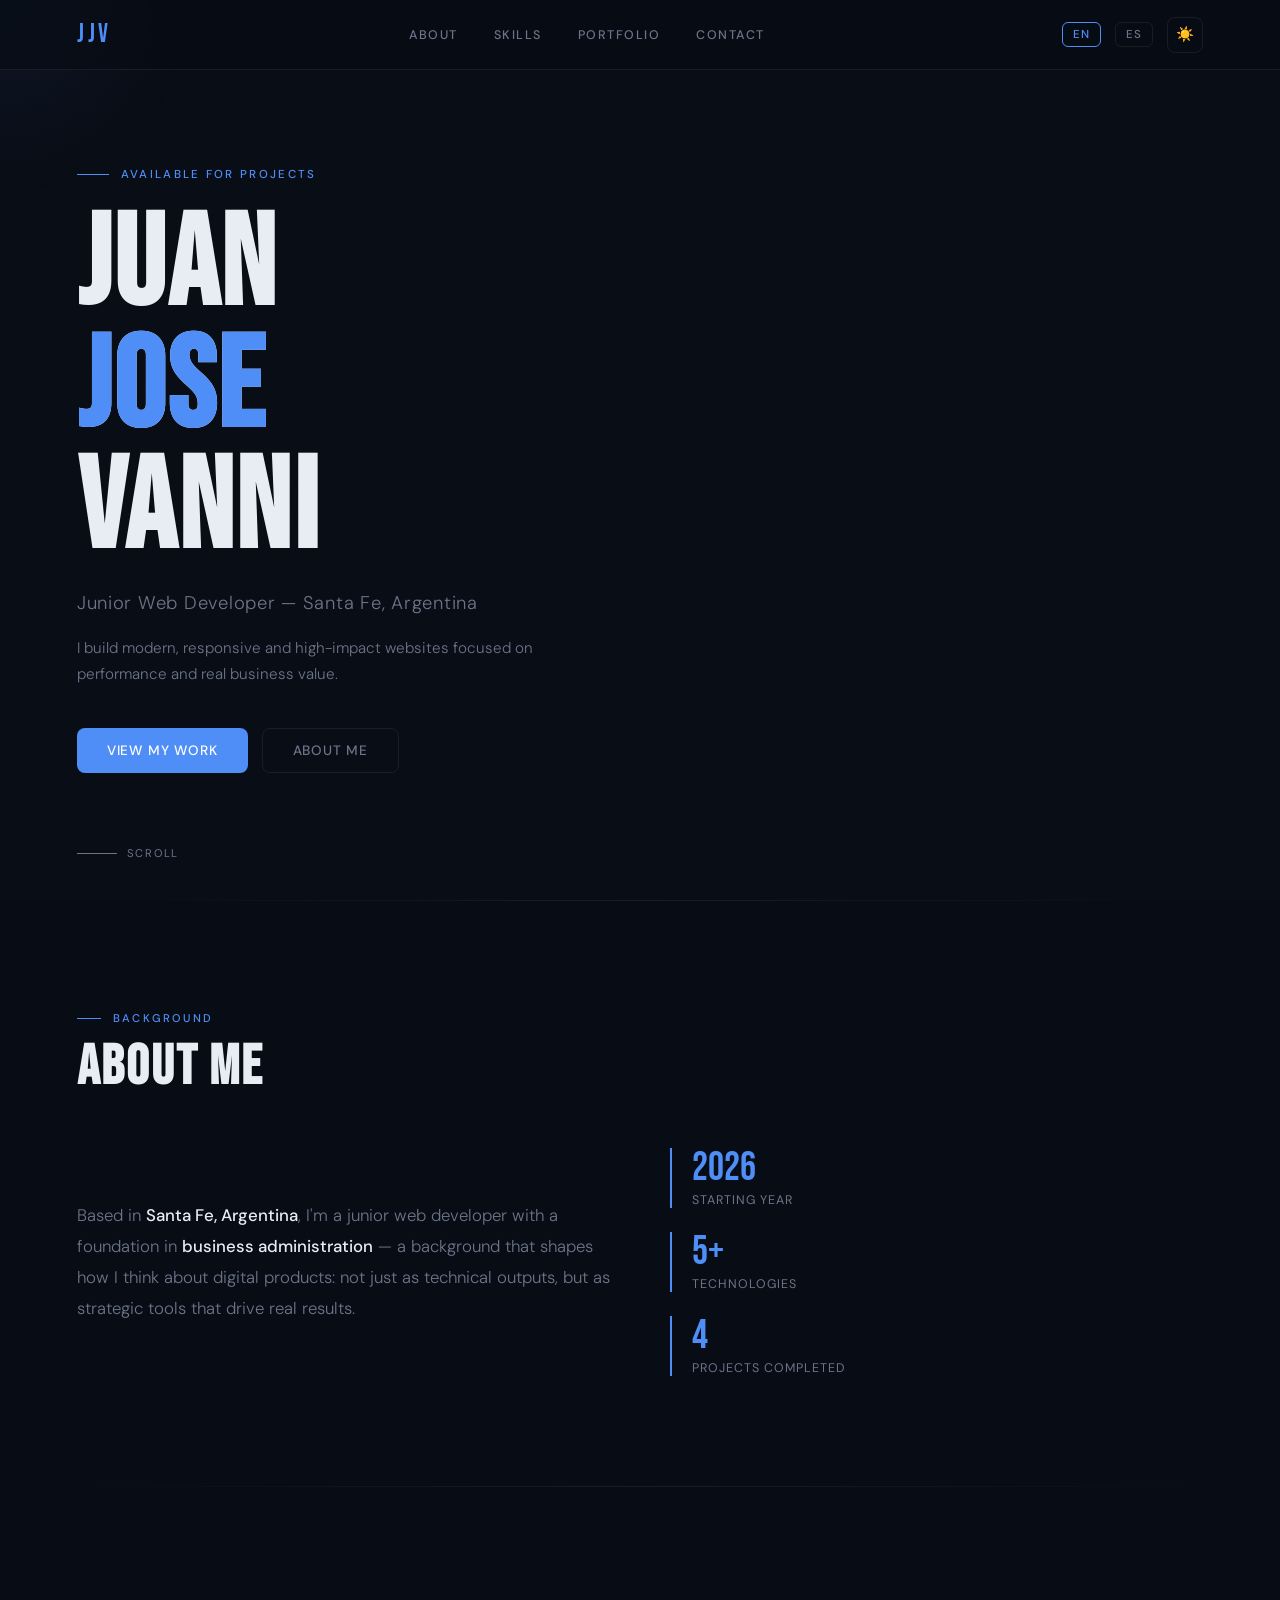
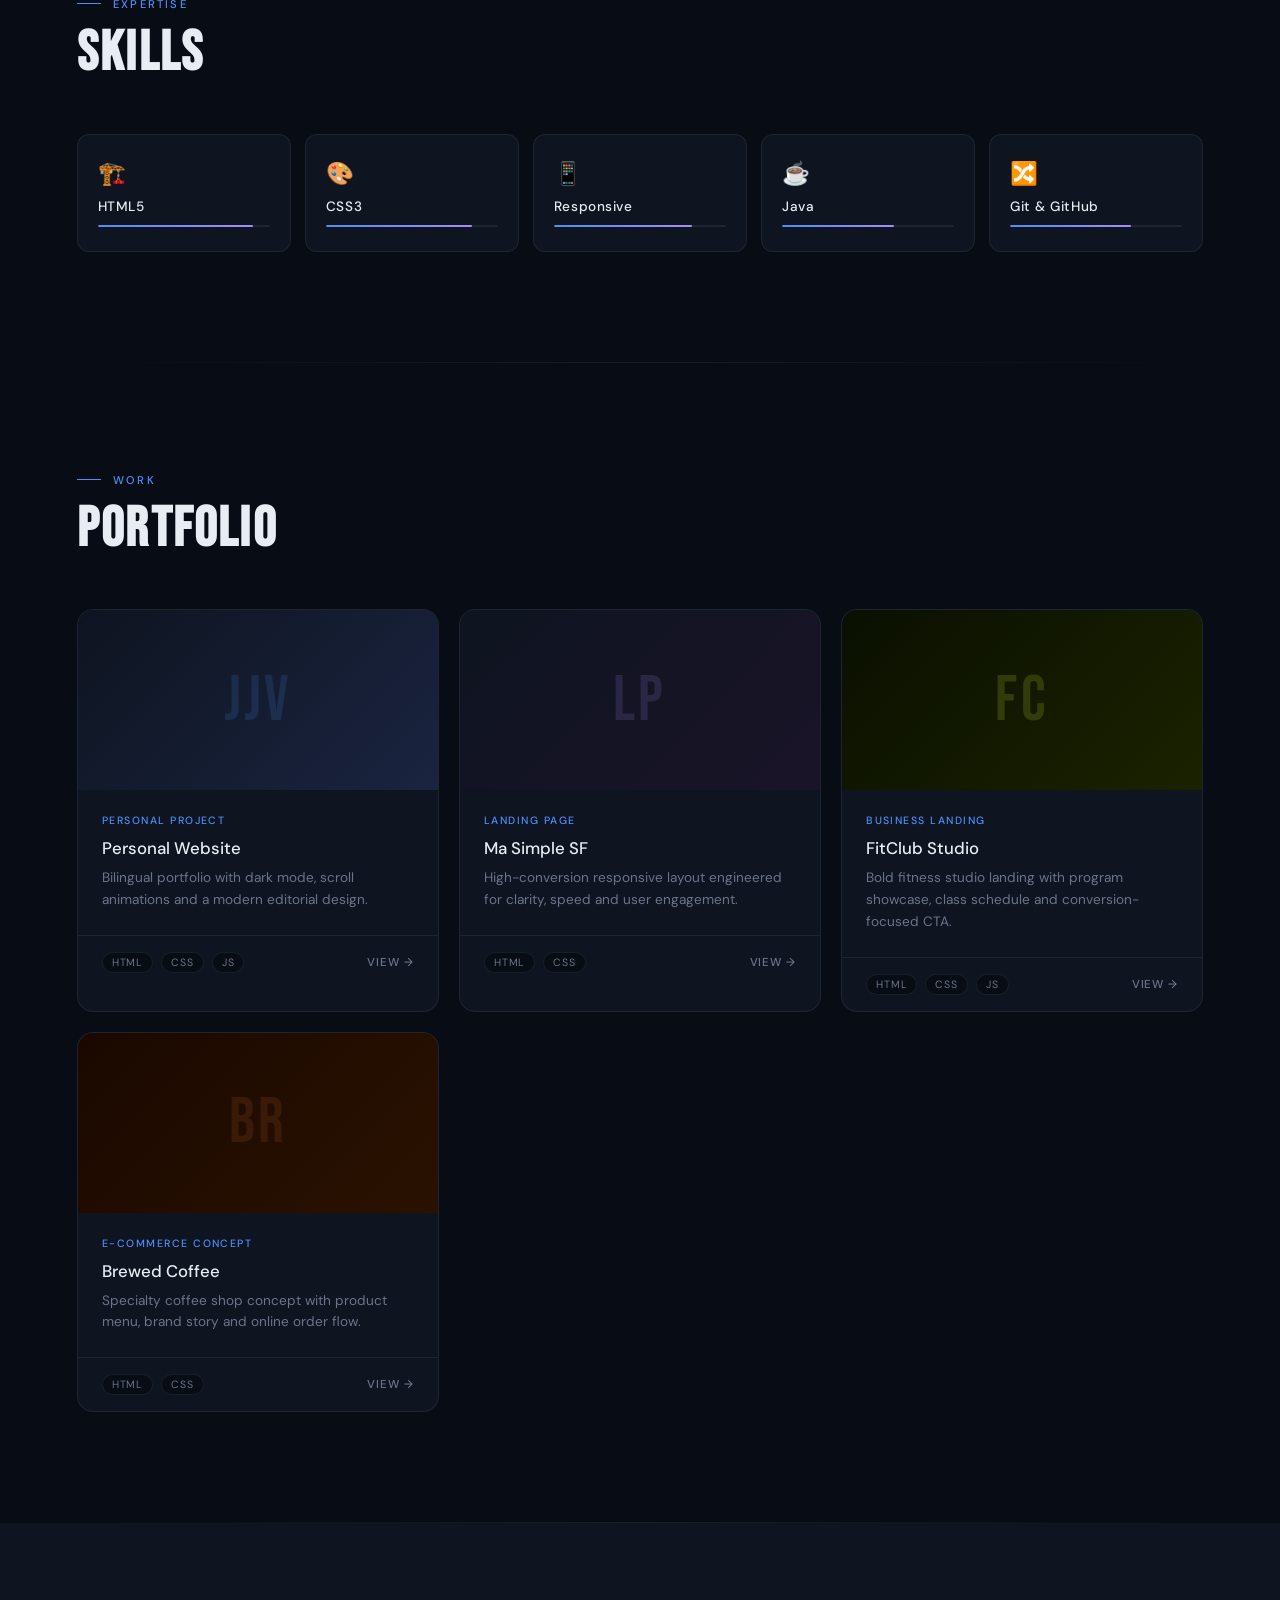
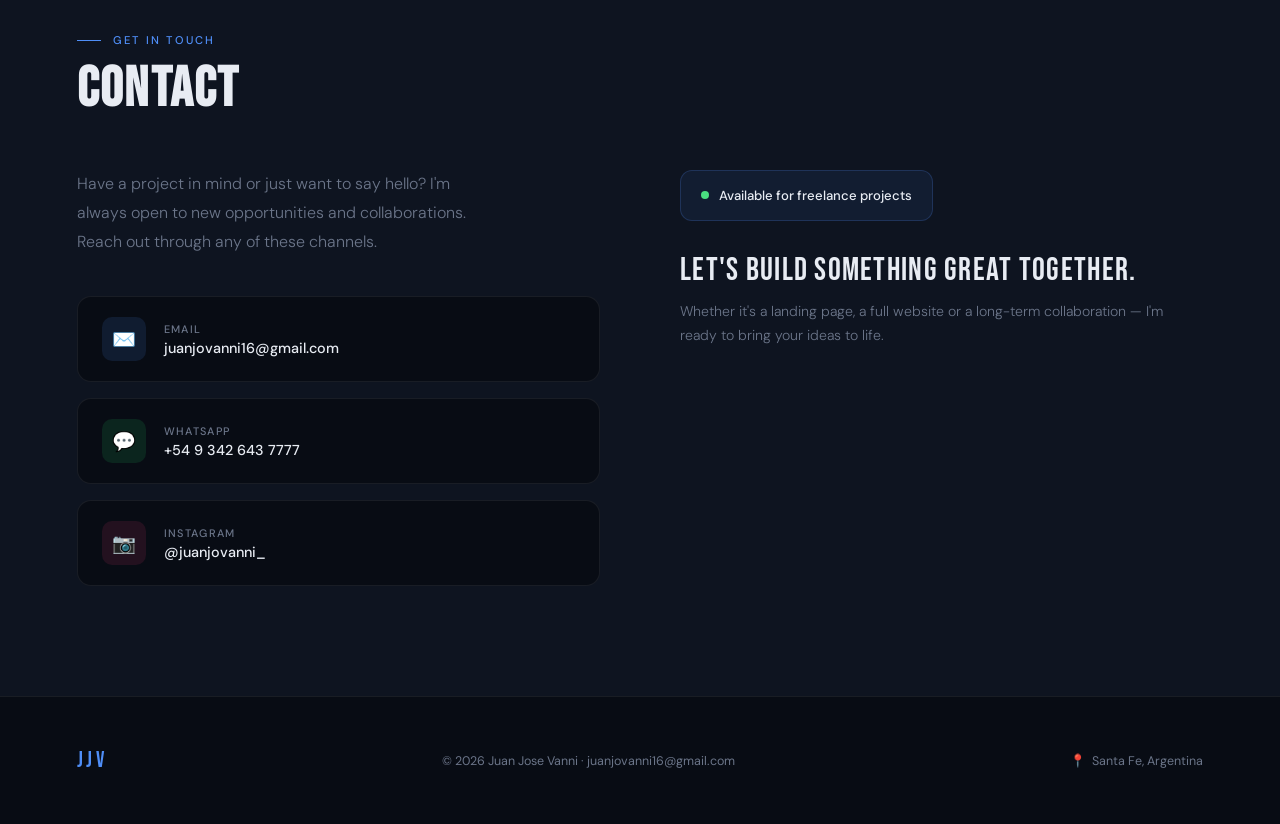
==== index.html @ 596f71c8 "Estoy seguro de este commit 1" ====
<!DOCTYPE html>
<html lang="en">

<head>
  <meta charset="UTF-8">
  <meta name="viewport" content="width=device-width, initial-scale=1.0">
  <title>Juan Jose Vanni | Junior Web Developer</title>
  <meta name="description" content="Junior Web Developer specialized in modern, responsive and high-impact websites.">
  <meta name="keywords" content="Web Developer, HTML, CSS, Java, Portfolio, Argentina">
  <meta name="author" content="Juan Jose Vanni">
  <link rel="preconnect" href="https://fonts.googleapis.com">
  <link rel="preconnect" href="https://fonts.gstatic.com" crossorigin>
  <link
    href="https://fonts.googleapis.com/css2?family=Bebas+Neue&family=DM+Sans:ital,wght@0,300;0,400;0,500;1,300&display=swap"
    rel="stylesheet">
  <style>
    :root {
      --bg: #080c14;
      --surface: #0e1420;
      --border: rgba(255, 255, 255, 0.07);
      --accent: #4f8ef7;
      --accent2: #a78bfa;
      --text: #e8ecf3;
      --muted: #6b7589;
      --shine: rgba(79, 142, 247, 0.12);
      --t: 0.35s cubic-bezier(.4, 0, .2, 1);
    }

    body.light {
      --bg: #f0f3fa;
      --surface: #ffffff;
      --border: rgba(0, 0, 0, 0.08);
      --text: #0e1420;
      --muted: #6b7589;
      --shine: rgba(79, 142, 247, 0.08);
    }

    *,
    *::before,
    *::after {
      box-sizing: border-box;
      margin: 0;
      padding: 0;
    }

    html {
      scroll-behavior: smooth;
    }

    body {
      font-family: 'DM Sans', sans-serif;
      background: var(--bg);
      color: var(--text);
      transition: background var(--t), color var(--t);
      overflow-x: hidden;
    }

    body::before {
      content: '';
      position: fixed;
      inset: 0;
      z-index: 0;
      pointer-events: none;
      background-image: url("data:image/svg+xml,%3Csvg viewBox='0 0 200 200' xmlns='http://www.w3.org/2000/svg'%3E%3Cfilter id='n'%3E%3CfeTurbulence type='fractalNoise' baseFrequency='0.9' numOctaves='4' stitchTiles='stitch'/%3E%3C/filter%3E%3Crect width='100%25' height='100%25' filter='url(%23n)' opacity='0.04'/%3E%3C/svg%3E");
      background-size: 150px 150px;
      opacity: 0.5;
    }

    #cursor-glow {
      position: fixed;
      width: 400px;
      height: 400px;
      border-radius: 50%;
      pointer-events: none;
      z-index: 1;
      background: radial-gradient(circle, rgba(79, 142, 247, 0.07) 0%, transparent 70%);
      transform: translate(-50%, -50%);
    }

    /* HEADER */
    header {
      position: fixed;
      top: 0;
      left: 0;
      right: 0;
      z-index: 100;
      display: flex;
      align-items: center;
      justify-content: space-between;
      padding: 0 6%;
      height: 70px;
      background: rgba(8, 12, 20, 0.7);
      backdrop-filter: blur(18px);
      border-bottom: 1px solid var(--border);
      transition: background var(--t);
    }

    body.light header {
      background: rgba(240, 243, 250, 0.75);
    }

    .logo {
      font-family: 'Bebas Neue', sans-serif;
      font-size: 1.6rem;
      letter-spacing: 0.15em;
      color: var(--accent);
    }

    nav {
      display: flex;
      gap: 36px;
    }

    nav a {
      font-size: 0.78rem;
      letter-spacing: 0.12em;
      text-transform: uppercase;
      text-decoration: none;
      color: var(--muted);
      transition: color var(--t);
      font-weight: 500;
    }

    nav a:hover {
      color: var(--text);
    }

    .controls {
      display: flex;
      align-items: center;
      gap: 14px;
    }

    .lang-btn {
      background: none;
      border: 1px solid var(--border);
      color: var(--muted);
      border-radius: 6px;
      padding: 4px 10px;
      font-size: 0.72rem;
      letter-spacing: 0.1em;
      cursor: pointer;
      font-family: 'DM Sans', sans-serif;
      font-weight: 500;
      transition: border-color var(--t), color var(--t);
    }

    .lang-btn.active,
    .lang-btn:hover {
      border-color: var(--accent);
      color: var(--accent);
    }

    .mode-btn {
      background: none;
      border: 1px solid var(--border);
      width: 36px;
      height: 36px;
      border-radius: 8px;
      cursor: pointer;
      display: flex;
      align-items: center;
      justify-content: center;
      font-size: 0.9rem;
      transition: border-color var(--t), transform var(--t);
    }

    .mode-btn:hover {
      border-color: var(--accent);
      transform: rotate(15deg);
    }

    /* HERO */
    .hero {
      min-height: 100vh;
      display: flex;
      flex-direction: column;
      justify-content: center;
      padding: 120px 6% 80px;
      position: relative;
      z-index: 2;
    }

    .hero-eyebrow {
      font-size: 0.72rem;
      letter-spacing: 0.2em;
      text-transform: uppercase;
      color: var(--accent);
      font-weight: 500;
      margin-bottom: 24px;
      display: flex;
      align-items: center;
      gap: 12px;
      opacity: 0;
      animation: fadeUp 0.8s 0.1s forwards;
    }

    .hero-eyebrow::before {
      content: '';
      display: inline-block;
      width: 32px;
      height: 1px;
      background: var(--accent);
    }

    .hero h1 {
      font-family: 'Bebas Neue', sans-serif;
      font-size: clamp(3.5rem, 10vw, 8rem);
      line-height: 0.95;
      letter-spacing: 0.02em;
      background: linear-gradient(135deg, var(--text) 40%, var(--muted) 100%);
      -webkit-background-clip: text;
      -webkit-text-fill-color: transparent;
      background-clip: text;
      opacity: 0;
      animation: fadeUp 0.8s 0.25s forwards;
    }

    .hero h1 span {
      color: var(--accent);
      -webkit-text-fill-color: var(--accent);
    }

    .hero-role {
      font-size: clamp(0.95rem, 2vw, 1.15rem);
      color: var(--muted);
      margin-top: 20px;
      font-weight: 300;
      letter-spacing: 0.04em;
      opacity: 0;
      animation: fadeUp 0.8s 0.4s forwards;
    }

    .hero-desc {
      max-width: 520px;
      color: var(--muted);
      font-size: 0.95rem;
      line-height: 1.75;
      margin-top: 20px;
      font-weight: 300;
      opacity: 0;
      animation: fadeUp 0.8s 0.55s forwards;
    }

    .hero-cta {
      display: flex;
      gap: 14px;
      margin-top: 40px;
      opacity: 0;
      animation: fadeUp 0.8s 0.7s forwards;
    }

    .btn-primary {
      padding: 13px 30px;
      background: var(--accent);
      color: #fff;
      border: none;
      border-radius: 8px;
      cursor: pointer;
      font-family: 'DM Sans', sans-serif;
      font-size: 0.85rem;
      font-weight: 500;
      letter-spacing: 0.06em;
      text-transform: uppercase;
      transition: transform var(--t), box-shadow var(--t);
    }

    .btn-primary:hover {
      transform: translateY(-3px);
      box-shadow: 0 8px 30px rgba(79, 142, 247, 0.35);
    }

    .btn-ghost {
      padding: 13px 30px;
      background: transparent;
      border: 1px solid var(--border);
      color: var(--muted);
      border-radius: 8px;
      cursor: pointer;
      font-family: 'DM Sans', sans-serif;
      font-size: 0.85rem;
      font-weight: 500;
      letter-spacing: 0.06em;
      text-transform: uppercase;
      transition: border-color var(--t), color var(--t), transform var(--t);
    }

    .btn-ghost:hover {
      border-color: var(--accent);
      color: var(--text);
      transform: translateY(-3px);
    }

    .scroll-hint {
      position: absolute;
      bottom: 40px;
      left: 6%;
      display: flex;
      align-items: center;
      gap: 10px;
      font-size: 0.7rem;
      letter-spacing: 0.15em;
      text-transform: uppercase;
      color: var(--muted);
      opacity: 0;
      animation: fadeUp 0.8s 1.1s forwards;
    }

    .scroll-line {
      width: 40px;
      height: 1px;
      background: var(--muted);
      animation: scrollPulse 2s 1.5s infinite;
    }

    /* SECTIONS */
    section {
      padding: 110px 6%;
      position: relative;
      z-index: 2;
    }

    .section-label {
      font-size: 0.7rem;
      letter-spacing: 0.2em;
      text-transform: uppercase;
      color: var(--accent);
      font-weight: 500;
      margin-bottom: 14px;
      display: flex;
      align-items: center;
      gap: 12px;
    }

    .section-label::before {
      content: '';
      width: 24px;
      height: 1px;
      background: var(--accent);
    }

    .section-title {
      font-family: 'Bebas Neue', sans-serif;
      font-size: clamp(2.2rem, 5vw, 3.5rem);
      letter-spacing: 0.04em;
      line-height: 1.05;
      margin-bottom: 50px;
    }

    /* ABOUT */
    .about-grid {
      display: grid;
      grid-template-columns: 1fr 1fr;
      gap: 60px;
      align-items: center;
    }

    .about-text {
      font-size: 1.05rem;
      line-height: 1.85;
      color: var(--muted);
      font-weight: 300;
    }

    .about-text strong {
      color: var(--text);
      font-weight: 500;
    }

    .about-stats {
      display: flex;
      flex-direction: column;
      gap: 24px;
    }

    .stat {
      border-left: 2px solid var(--accent);
      padding-left: 20px;
    }

    .stat-num {
      font-family: 'Bebas Neue', sans-serif;
      font-size: 2.5rem;
      color: var(--accent);
      line-height: 1;
    }

    .stat-label {
      font-size: 0.78rem;
      color: var(--muted);
      letter-spacing: 0.08em;
      text-transform: uppercase;
      margin-top: 4px;
    }

    /* SKILLS */
    .skills-grid {
      display: grid;
      grid-template-columns: repeat(auto-fit, minmax(160px, 1fr));
      gap: 14px;
    }

    .skill-card {
      background: var(--surface);
      border: 1px solid var(--border);
      border-radius: 12px;
      padding: 24px 20px;
      display: flex;
      flex-direction: column;
      gap: 10px;
      transition: border-color var(--t), transform var(--t), box-shadow var(--t);
      cursor: default;
    }

    .skill-card:hover {
      border-color: var(--accent);
      transform: translateY(-5px);
      box-shadow: 0 12px 40px var(--shine);
    }

    .skill-icon {
      font-size: 1.4rem;
    }

    .skill-name {
      font-size: 0.85rem;
      font-weight: 500;
      letter-spacing: 0.04em;
    }

    .skill-bar {
      height: 2px;
      background: var(--border);
      border-radius: 2px;
      overflow: hidden;
    }

    .skill-bar-fill {
      height: 100%;
      border-radius: 2px;
      background: linear-gradient(90deg, var(--accent), var(--accent2));
      transform: scaleX(0);
      transform-origin: left;
      transition: transform 1s cubic-bezier(.4, 0, .2, 1);
    }

    .skill-card.visible .skill-bar-fill {
      transform: scaleX(1);
    }

    /* PORTFOLIO */
    .portfolio-grid {
      display: grid;
      grid-template-columns: repeat(auto-fit, minmax(300px, 1fr));
      gap: 20px;
    }

    .portfolio-card {
      background: var(--surface);
      border: 1px solid var(--border);
      border-radius: 16px;
      overflow: hidden;
      transition: border-color var(--t), transform var(--t), box-shadow var(--t);
    }

    .portfolio-card:hover {
      border-color: var(--accent);
      transform: translateY(-6px);
      box-shadow: 0 20px 60px var(--shine);
    }

    .card-thumb {
      height: 180px;
      display: flex;
      align-items: center;
      justify-content: center;
      overflow: hidden;
    }

    .card-thumb-inner {
      width: 100%;
      height: 100%;
      display: flex;
      align-items: center;
      justify-content: center;
      font-family: 'Bebas Neue', sans-serif;
      font-size: 4rem;
      letter-spacing: 0.05em;
      opacity: 0.15;
      transition: opacity var(--t), transform var(--t);
    }

    .portfolio-card:hover .card-thumb-inner {
      opacity: 0.3;
      transform: scale(1.05);
    }

    .card-thumb-1 {
      background: linear-gradient(135deg, #0e1420, #1a2440);
      color: var(--accent);
    }

    .card-thumb-2 {
      background: linear-gradient(135deg, #0e1420, #1a1428);
      color: var(--accent2);
    }

    .card-thumb-3 {
      background: linear-gradient(135deg, #0a1000, #1a2200);
      color: #e8ff3a;
    }

    .card-thumb-4 {
      background: linear-gradient(135deg, #1a0800, #2a1200);
      color: #c8692a;
    }

    .card-body {
      padding: 24px;
    }

    .card-tag {
      font-size: 0.66rem;
      letter-spacing: 0.14em;
      text-transform: uppercase;
      color: var(--accent);
      font-weight: 500;
      margin-bottom: 10px;
    }

    .card-title {
      font-size: 1.05rem;
      font-weight: 500;
      margin-bottom: 8px;
    }

    .card-desc {
      font-size: 0.85rem;
      color: var(--muted);
      line-height: 1.6;
    }

    .card-footer {
      padding: 16px 24px;
      border-top: 1px solid var(--border);
      display: flex;
      align-items: center;
      justify-content: space-between;
    }

    .card-tech {
      display: flex;
      gap: 8px;
    }

    .tech-pill {
      font-size: 0.66rem;
      letter-spacing: 0.08em;
      padding: 3px 9px;
      background: var(--bg);
      border: 1px solid var(--border);
      border-radius: 20px;
      color: var(--muted);
    }

    .card-link {
      font-size: 0.72rem;
      color: var(--muted);
      letter-spacing: 0.08em;
      text-transform: uppercase;
      text-decoration: none;
      transition: color var(--t);
      font-weight: 500;
    }

    .card-link:hover {
      color: var(--accent);
    }

    /* FOOTER */
    footer {
      padding: 50px 6%;
      border-top: 1px solid var(--border);
      display: flex;
      align-items: center;
      justify-content: space-between;
      position: relative;
      z-index: 2;
    }

    .footer-logo {
      font-family: 'Bebas Neue', sans-serif;
      font-size: 1.4rem;
      color: var(--accent);
      letter-spacing: 0.15em;
    }

    .footer-copy {
      font-size: 0.78rem;
      color: var(--muted);
    }

    .footer-location {
      font-size: 0.78rem;
      color: var(--muted);
      display: flex;
      align-items: center;
      gap: 6px;
    }

    .divider {
      height: 1px;
      background: linear-gradient(90deg, transparent, var(--border), transparent);
      margin: 0 6%;
    }

    @keyframes fadeUp {
      from {
        opacity: 0;
        transform: translateY(24px);
      }

      to {
        opacity: 1;
        transform: translateY(0);
      }
    }

    @keyframes scrollPulse {

      0%,
      100% {
        transform: scaleX(1);
        opacity: 1;
      }

      50% {
        transform: scaleX(0.5);
        opacity: 0.4;
      }
    }

    .reveal {
      opacity: 0;
      transform: translateY(30px);
      transition: opacity 0.7s, transform 0.7s;
    }

    .reveal.visible {
      opacity: 1;
      transform: translateY(0);
    }

    @media (max-width: 768px) {
      nav {
        display: none;
      }

      .about-grid {
        grid-template-columns: 1fr;
        gap: 40px;
      }

      .hero-cta {
        flex-wrap: wrap;
      }

      footer {
        flex-direction: column;
        gap: 16px;
        text-align: center;
      }
    }

    /* CONTACT */
    #contact {
      background: var(--surface);
    }

    .contact-grid {
      display: grid;
      grid-template-columns: 1fr 1fr;
      gap: 80px;
      align-items: start;
    }

    .contact-intro {}

    .contact-intro p {
      font-size: 1rem;
      color: var(--muted);
      line-height: 1.8;
      font-weight: 300;
      max-width: 420px;
    }

    .contact-links {
      display: flex;
      flex-direction: column;
      gap: 16px;
      margin-top: 40px;
    }

    .contact-item {
      display: flex;
      align-items: center;
      gap: 18px;
      background: var(--bg);
      border: 1px solid var(--border);
      border-radius: 14px;
      padding: 20px 24px;
      text-decoration: none;
      color: var(--text);
      transition: border-color var(--t), transform var(--t), box-shadow var(--t);
    }

    .contact-item:hover {
      border-color: var(--accent);
      transform: translateX(6px);
      box-shadow: 0 8px 30px var(--shine);
    }

    .contact-icon {
      width: 44px;
      height: 44px;
      border-radius: 10px;
      display: flex;
      align-items: center;
      justify-content: center;
      font-size: 1.2rem;
      flex-shrink: 0;
    }

    .contact-icon-mail {
      background: rgba(79, 142, 247, 0.12);
    }

    .contact-icon-wa {
      background: rgba(37, 211, 102, 0.12);
    }

    .contact-icon-ig {
      background: rgba(225, 48, 108, 0.12);
    }

    .contact-info {
      display: flex;
      flex-direction: column;
      gap: 3px;
    }

    .contact-label {
      font-size: 0.68rem;
      text-transform: uppercase;
      letter-spacing: 0.12em;
      color: var(--muted);
      font-weight: 500;
    }

    .contact-value {
      font-size: 0.9rem;
      font-weight: 500;
    }

    .contact-right {
      display: flex;
      flex-direction: column;
      justify-content: center;
    }

    .availability-badge {
      display: inline-flex;
      align-items: center;
      gap: 10px;
      background: rgba(79, 142, 247, 0.08);
      border: 1px solid rgba(79, 142, 247, 0.2);
      border-radius: 12px;
      padding: 16px 20px;
      margin-bottom: 32px;
      width: fit-content;
    }

    .avail-dot {
      width: 8px;
      height: 8px;
      border-radius: 50%;
      background: #4ade80;
      animation: blink 1.8s infinite;
    }

    @keyframes blink {

      0%,
      100% {
        opacity: 1
      }

      50% {
        opacity: 0.3
      }
    }

    .avail-text {
      font-size: 0.82rem;
      color: var(--text);
      font-weight: 500;
    }

    .contact-cta-text {
      font-size: 2rem;
      font-family: 'Bebas Neue', sans-serif;
      letter-spacing: 0.04em;
      line-height: 1.1;
      margin-bottom: 12px;
    }

    .contact-sub {
      font-size: 0.88rem;
      color: var(--muted);
      line-height: 1.7;
      font-weight: 300;
    }

    @media (max-width: 768px) {
      .contact-grid {
        grid-template-columns: 1fr;
        gap: 40px;
      }
    }
  </style>
</head>

<body>

  <div id="cursor-glow"></div>

  <header>
    <div class="logo">JJV</div>
    <nav>
      <a href="#about" data-en="About" data-es="Sobre mí">About</a>
      <a href="#skills" data-en="Skills" data-es="Habilidades">Skills</a>
      <a href="#portfolio" data-en="Portfolio" data-es="Portafolio">Portfolio</a>
      <a href="#contact" data-en="Contact" data-es="Contacto">Contact</a>
    </nav>
    <div class="controls">
      <button class="lang-btn active" id="btn-en" onclick="setLang('en')">EN</button>
      <button class="lang-btn" id="btn-es" onclick="setLang('es')">ES</button>
      <button class="mode-btn" onclick="toggleMode()" title="Toggle theme">☀️</button>
    </div>
  </header>

  <section class="hero">
    <div class="hero-eyebrow" data-en="Available for projects" data-es="Disponible para proyectos">Available for
      projects</div>
    <h1>Juan<br><span>Jose</span><br>Vanni</h1>
    <p class="hero-role" data-en="Junior Web Developer — Santa Fe, Argentina"
      data-es="Desarrollador Web Junior — Santa Fe, Argentina">Junior Web Developer — Santa Fe, Argentina</p>
    <p class="hero-desc"
      data-en="I build modern, responsive and high-impact websites focused on performance and real business value."
      data-es="Construyo sitios web modernos, responsivos y de alto impacto enfocados en rendimiento y valor real de negocio.">
      I build modern, responsive and high-impact websites focused on performance and real business value.
    </p>
    <div class="hero-cta">
      <button class="btn-primary" onclick="document.getElementById('portfolio').scrollIntoView({behavior:'smooth'})"
        data-en="View My Work" data-es="Ver Mi Trabajo">View My Work</button>
      <button class="btn-ghost" onclick="document.getElementById('about').scrollIntoView({behavior:'smooth'})"
        data-en="About Me" data-es="Sobre Mí">About Me</button>
    </div>
    <div class="scroll-hint">
      <div class="scroll-line"></div>
      <span data-en="Scroll" data-es="Desplazar">Scroll</span>
    </div>
  </section>

  <div class="divider"></div>

  <section id="about">
    <div class="section-label" data-en="Background" data-es="Trayectoria">Background</div>
    <h2 class="section-title" data-en="About Me" data-es="Sobre Mí">About Me</h2>
    <div class="about-grid reveal">
      <p class="about-text">
        <span
          data-en="Based in <strong>Santa Fe, Argentina</strong>, I'm a junior web developer with a foundation in <strong>business administration</strong> — a background that shapes how I think about digital products: not just as technical outputs, but as strategic tools that drive real results."
          data-es="Con base en <strong>Santa Fe, Argentina</strong>, soy un desarrollador web junior con formación en <strong>administración de empresas</strong>, lo que influye en cómo pienso los productos digitales: no solo como resultados técnicos, sino como herramientas estratégicas que generan resultados reales.">
          Based in <strong>Santa Fe, Argentina</strong>, I'm a junior web developer with a foundation in
          <strong>business administration</strong> — a background that shapes how I think about digital products: not
          just as technical outputs, but as strategic tools that drive real results.
        </span>
      </p>
      <div class="about-stats">
        <div class="stat">
          <div class="stat-num">2026</div>
          <div class="stat-label" data-en="Starting year" data-es="Año de inicio">Starting year</div>
        </div>
        <div class="stat">
          <div class="stat-num">5+</div>
          <div class="stat-label" data-en="Technologies" data-es="Tecnologías">Technologies</div>
        </div>
        <div class="stat">
          <div class="stat-num">4</div>
          <div class="stat-label" data-en="Projects completed" data-es="Proyectos completados">Projects completed</div>
        </div>
      </div>
    </div>
  </section>

  <div class="divider"></div>

  <section id="skills">
    <div class="section-label" data-en="Expertise" data-es="Especialidad">Expertise</div>
    <h2 class="section-title" data-en="Skills" data-es="Habilidades">Skills</h2>
    <div class="skills-grid">
      <div class="skill-card reveal">
        <div class="skill-icon">🏗️</div>
        <div class="skill-name">HTML5</div>
        <div class="skill-bar">
          <div class="skill-bar-fill" style="width:90%"></div>
        </div>
      </div>
      <div class="skill-card reveal">
        <div class="skill-icon">🎨</div>
        <div class="skill-name">CSS3</div>
        <div class="skill-bar">
          <div class="skill-bar-fill" style="width:85%"></div>
        </div>
      </div>
      <div class="skill-card reveal">
        <div class="skill-icon">📱</div>
        <div class="skill-name" data-en="Responsive" data-es="Responsivo">Responsive</div>
        <div class="skill-bar">
          <div class="skill-bar-fill" style="width:80%"></div>
        </div>
      </div>
      <div class="skill-card reveal">
        <div class="skill-icon">☕</div>
        <div class="skill-name">Java</div>
        <div class="skill-bar">
          <div class="skill-bar-fill" style="width:65%"></div>
        </div>
      </div>
      <div class="skill-card reveal">
        <div class="skill-icon">🔀</div>
        <div class="skill-name">Git & GitHub</div>
        <div class="skill-bar">
          <div class="skill-bar-fill" style="width:70%"></div>
        </div>
      </div>
    </div>
  </section>

  <div class="divider"></div>

  <section id="portfolio">
    <div class="section-label" data-en="Work" data-es="Trabajo">Work</div>
    <h2 class="section-title" data-en="Portfolio" data-es="Portafolio">Portfolio</h2>
    <div class="portfolio-grid">

      <!-- 1: Personal Website -->
      <div class="portfolio-card reveal">
        <div class="card-thumb card-thumb-1">
          <div class="card-thumb-inner">JJV</div>
        </div>
        <div class="card-body">
          <div class="card-tag" data-en="Personal Project" data-es="Proyecto Personal">Personal Project</div>
          <div class="card-title" data-en="Personal Website" data-es="Sitio Personal">Personal Website</div>
          <div class="card-desc"
            data-en="Bilingual portfolio with dark mode, scroll animations and a modern editorial design."
            data-es="Portafolio bilingüe con modo oscuro, animaciones al hacer scroll y diseño editorial moderno.">
            Bilingual portfolio with dark mode, scroll animations and a modern editorial design.
          </div>
        </div>
        <div class="card-footer">
          <div class="card-tech">
            <span class="tech-pill">HTML</span>
            <span class="tech-pill">CSS</span>
            <span class="tech-pill">JS</span>
          </div>
          <a href="https://juanjosevanni.netlify.app/" target="_blank" rel="noopener" class="card-link" data-en="View →"
            data-es="Ver →">View →</a>
        </div>
      </div>

      <!-- 2: Ma Simple SF -->
      <div class="portfolio-card reveal">
        <div class="card-thumb card-thumb-2">
          <div class="card-thumb-inner">LP</div>
        </div>
        <div class="card-body">
          <div class="card-tag" data-en="Landing Page" data-es="Landing Page">Landing Page</div>
          <div class="card-title" data-en="Ma Simple SF" data-es="Ma Simple SF">Ma Simple SF</div>
          <div class="card-desc"
            data-en="High-conversion responsive layout engineered for clarity, speed and user engagement."
            data-es="Diseño responsivo de alta conversión optimizado para claridad, velocidad y engagement.">
            High-conversion responsive layout engineered for clarity, speed and user engagement.
          </div>
        </div>
        <div class="card-footer">
          <div class="card-tech">
            <span class="tech-pill">HTML</span>
            <span class="tech-pill">CSS</span>
          </div>
          <a href="https://massimplesf.netlify.app/" target="_blank" rel="noopener" class="card-link" data-en="View →"
            data-es="Ver →">View →</a>
        </div>
      </div>

      <!-- 3: FitClub Studio -->
      <div class="portfolio-card reveal">
        <div class="card-thumb card-thumb-3">
          <div class="card-thumb-inner">FC</div>
        </div>
        <div class="card-body">
          <div class="card-tag" data-en="Business Landing" data-es="Landing de Negocio">Business Landing</div>
          <div class="card-title" data-en="FitClub Studio" data-es="FitClub Studio">FitClub Studio</div>
          <div class="card-desc"
            data-en="Bold fitness studio landing with program showcase, class schedule and conversion-focused CTA."
            data-es="Landing page de estudio fitness con programas, horarios de clases y CTA orientado a conversión.">
            Bold fitness studio landing with program showcase, class schedule and conversion-focused CTA.
          </div>
        </div>
        <div class="card-footer">
          <div class="card-tech">
            <span class="tech-pill">HTML</span>
            <span class="tech-pill">CSS</span>
            <span class="tech-pill">JS</span>
          </div>
          <a href="demo-fitclub.html" target="_blank" rel="noopener" class="card-link" data-en="View →"
            data-es="Ver →">View →</a>
        </div>
      </div>

      <!-- 4: Brewed Coffee -->
      <div class="portfolio-card reveal">
        <div class="card-thumb card-thumb-4">
          <div class="card-thumb-inner">BR</div>
        </div>
        <div class="card-body">
          <div class="card-tag" data-en="E-commerce Concept" data-es="Concepto E-commerce">E-commerce Concept</div>
          <div class="card-title" data-en="Brewed Coffee" data-es="Brewed Coffee">Brewed Coffee</div>
          <div class="card-desc"
            data-en="Specialty coffee shop concept with product menu, brand story and online order flow."
            data-es="Concepto de cafetería specialty con menú, historia de marca y flujo de pedido online.">
            Specialty coffee shop concept with product menu, brand story and online order flow.
          </div>
        </div>
        <div class="card-footer">
          <div class="card-tech">
            <span class="tech-pill">HTML</span>
            <span class="tech-pill">CSS</span>
          </div>
          <a href="demo-brewed.html" target="_blank" rel="noopener" class="card-link" data-en="View →"
            data-es="Ver →">View →</a>
        </div>
      </div>

    </div>
  </section>

  <div class="divider"></div>

  <section id="contact">
    <div class="section-label" data-en="Get in Touch" data-es="Contacto">Get in Touch</div>
    <h2 class="section-title" data-en="Contact" data-es="Contacto">Contact</h2>
    <div class="contact-grid reveal">
      <div class="contact-intro">
        <p data-en="Have a project in mind or just want to say hello? I'm always open to new opportunities and collaborations. Reach out through any of these channels."
          data-es="¿Tenés un proyecto en mente o simplemente querés saludar? Estoy siempre abierto a nuevas oportunidades y colaboraciones. Escribime por cualquiera de estos canales.">
          Have a project in mind or just want to say hello? I'm always open to new opportunities and collaborations.
          Reach out through any of these channels.
        </p>
        <div class="contact-links">
          <a href="mailto:juanjovanni16@gmail.com" class="contact-item">
            <div class="contact-icon contact-icon-mail">✉️</div>
            <div class="contact-info">
              <span class="contact-label" data-en="Email" data-es="Correo">Email</span>
              <span class="contact-value">juanjovanni16@gmail.com</span>
            </div>
          </a>
          <a href="https://wa.me/5493426437777" target="_blank" rel="noopener" class="contact-item">
            <div class="contact-icon contact-icon-wa">💬</div>
            <div class="contact-info">
              <span class="contact-label">WhatsApp</span>
              <span class="contact-value">+54 9 342 643 7777</span>
            </div>
          </a>
          <a href="https://instagram.com/juanjovanni_" target="_blank" rel="noopener" class="contact-item">
            <div class="contact-icon contact-icon-ig">📷</div>
            <div class="contact-info">
              <span class="contact-label">Instagram</span>
              <span class="contact-value">@juanjovanni_</span>
            </div>
          </a>
        </div>
      </div>
      <div class="contact-right">
        <div class="availability-badge">
          <div class="avail-dot"></div>
          <span class="avail-text" data-en="Available for freelance projects"
            data-es="Disponible para proyectos freelance">Available for freelance projects</span>
        </div>
        <div class="contact-cta-text" data-en="Let's Build Something Great Together."
          data-es="Construyamos Algo Grande Juntos.">Let's Build Something Great Together.</div>
        <p class="contact-sub"
          data-en="Whether it's a landing page, a full website or a long-term collaboration — I'm ready to bring your ideas to life."
          data-es="Ya sea una landing page, un sitio completo o una colaboración a largo plazo — estoy listo para dar vida a tus ideas.">
          Whether it's a landing page, a full website or a long-term collaboration — I'm ready to bring your ideas to
          life.
        </p>
      </div>
    </div>
  </section>


  <footer>
    <div class="footer-logo">JJV</div>
    <div class="footer-copy">© 2026 Juan Jose Vanni · <a href="mailto:juanjovanni16@gmail.com"
        style="color:var(--muted);text-decoration:none;">juanjovanni16@gmail.com</a></div>
    <div class="footer-location">📍 <span data-en="Santa Fe, Argentina" data-es="Santa Fe, Argentina">Santa Fe,
        Argentina</span></div>
  </footer>

  <script>
    const glow = document.getElementById('cursor-glow');
    document.addEventListener('mousemove', e => {
      glow.style.left = e.clientX + 'px';
      glow.style.top = e.clientY + 'px';
    });

    const modeBtn = document.querySelector('.mode-btn');
    function toggleMode() {
      const isLight = document.body.classList.toggle('light');
      modeBtn.textContent = isLight ? '🌙' : '☀️';
      localStorage.setItem('mode', isLight ? 'light' : 'dark');
    }

    let currentLang = localStorage.getItem('lang') || 'en';
    function setLang(lang) {
      currentLang = lang;
      localStorage.setItem('lang', lang);
      document.getElementById('btn-en').classList.toggle('active', lang === 'en');
      document.getElementById('btn-es').classList.toggle('active', lang === 'es');
      document.querySelectorAll('[data-en]').forEach(el => {
        const val = el.getAttribute('data-' + lang);
        if (val) el.innerHTML = val;
      });
    }

    const revealObserver = new IntersectionObserver((entries) => {
      entries.forEach(entry => {
        if (entry.isIntersecting) entry.target.classList.add('visible');
      });
    }, { threshold: 0.15 });
    document.querySelectorAll('.reveal').forEach(el => revealObserver.observe(el));

    const skillObserver = new IntersectionObserver((entries) => {
      entries.forEach(entry => {
        if (entry.isIntersecting) entry.target.classList.add('visible');
      });
    }, { threshold: 0.4 });
    document.querySelectorAll('.skill-card').forEach(el => skillObserver.observe(el));

    window.onload = () => {
      if (localStorage.getItem('mode') === 'light') {
        document.body.classList.add('light');
        modeBtn.textContent = '🌙';
      }
      setLang(currentLang);
    };
  </script>
</body>

</html>
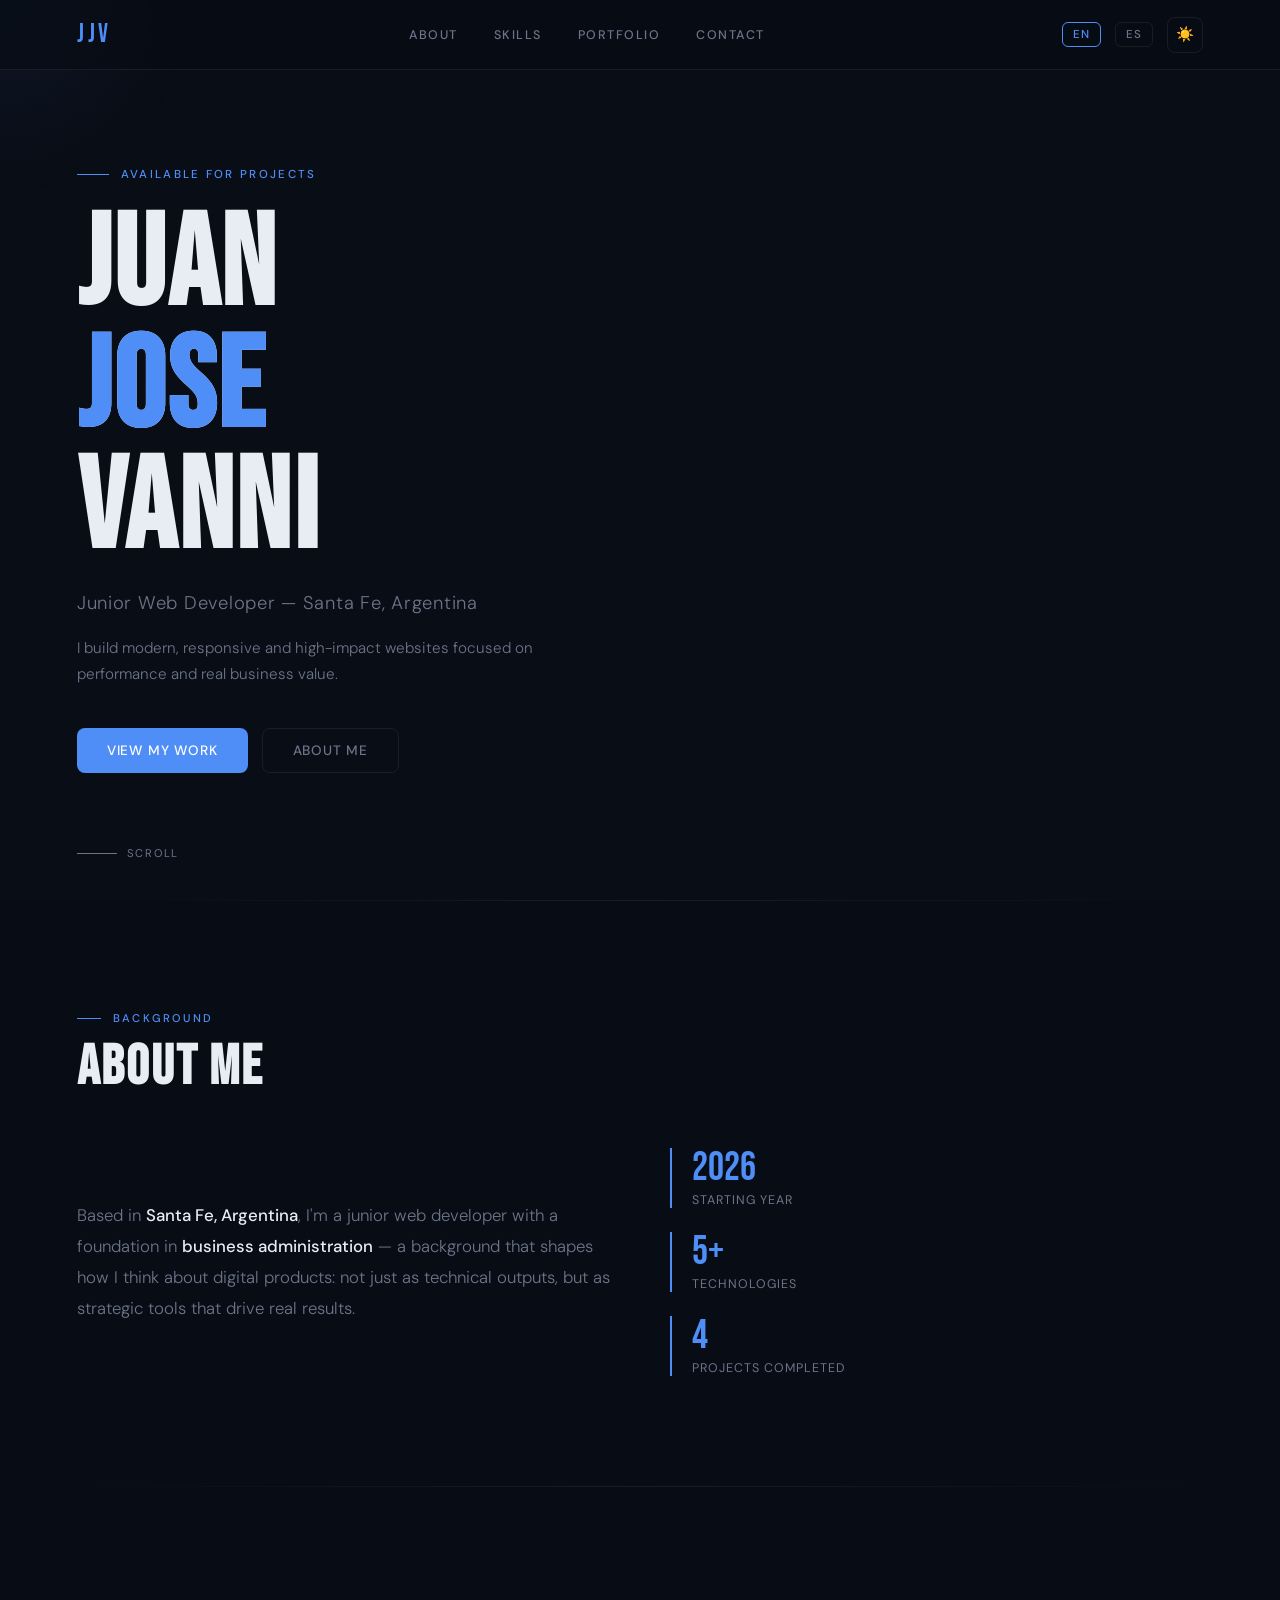
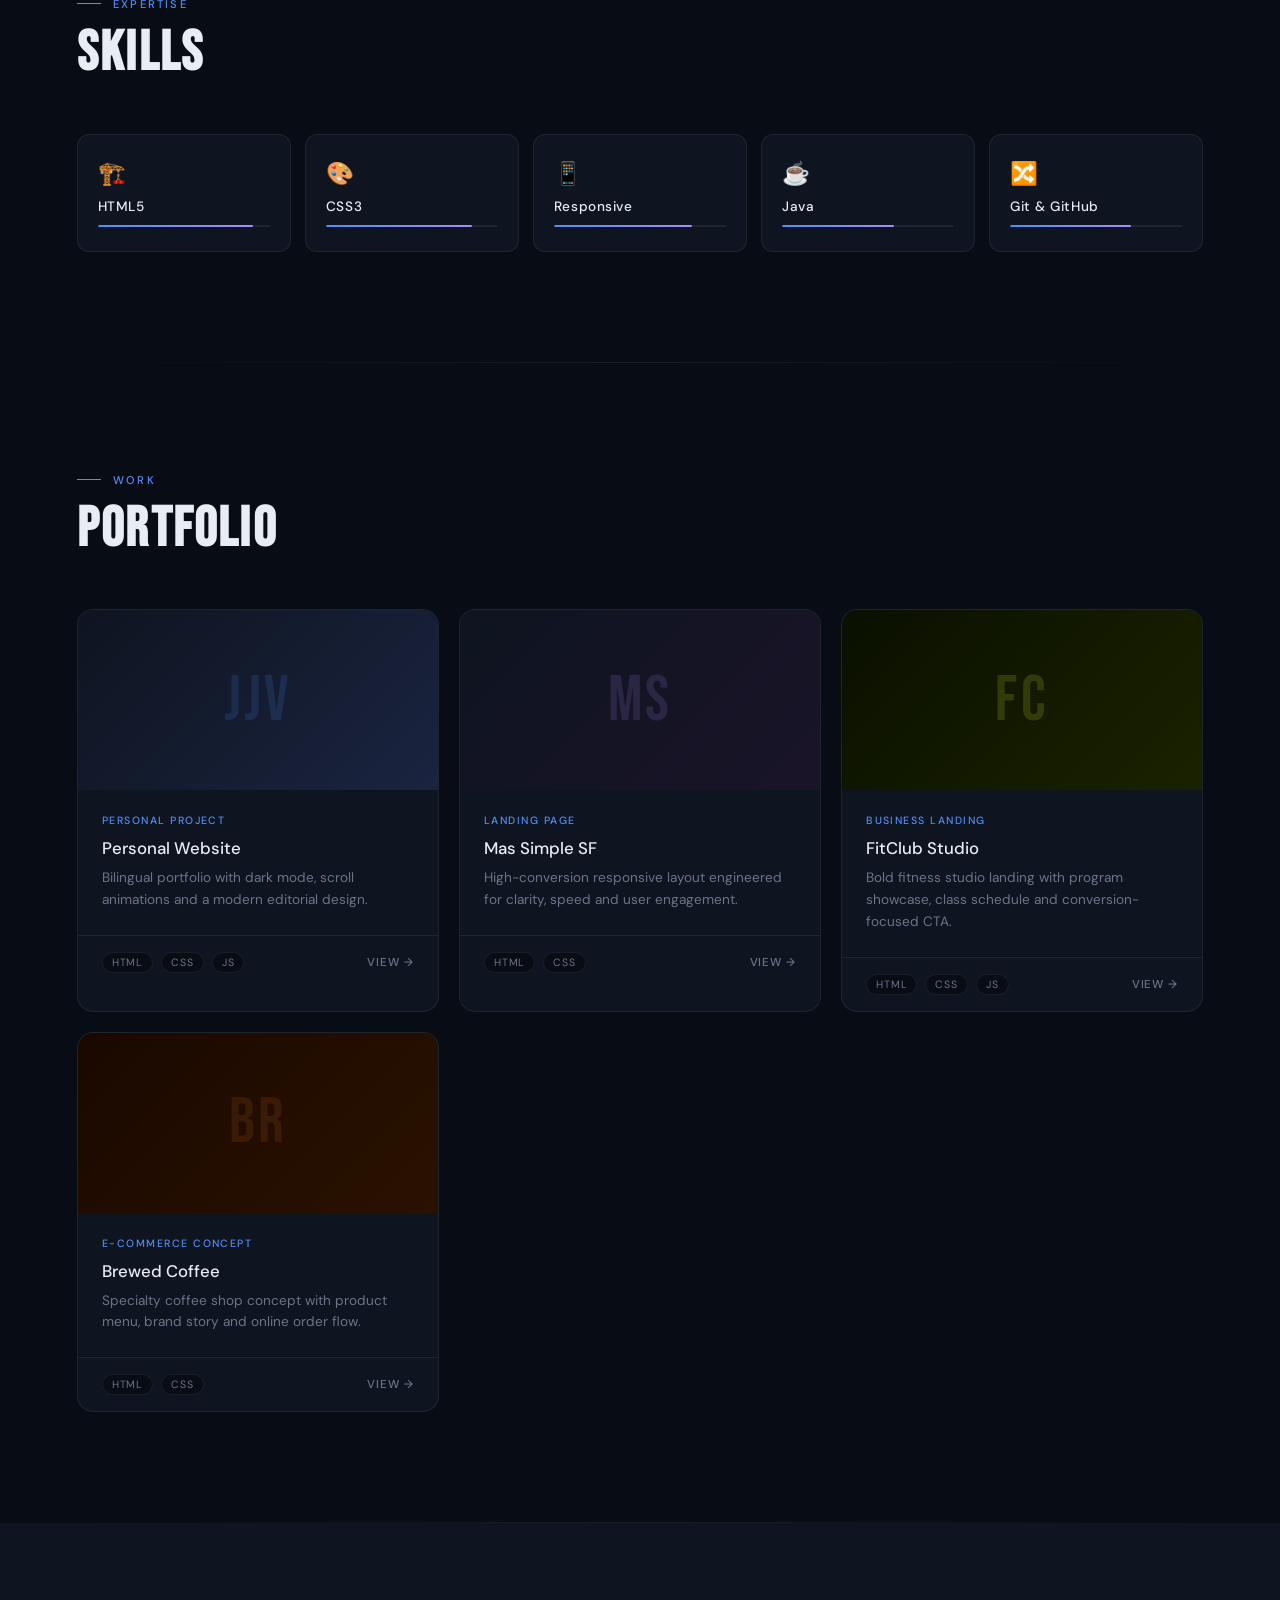
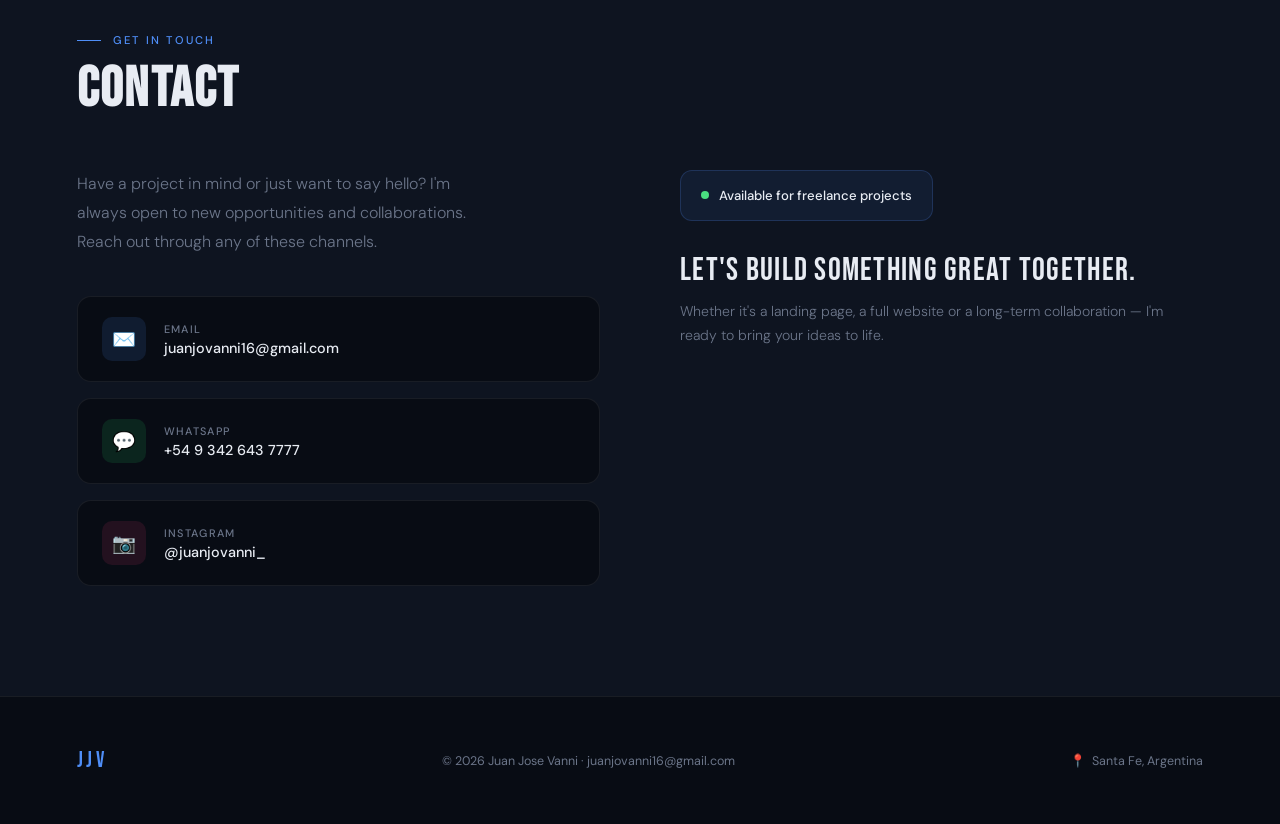
==== commit e79a8c83: "Corregido index.html y añadida configuración de VS Code" ====
--- a/index.html
+++ b/index.html
@@ -980,14 +980,14 @@
         </div>
       </div>
 
-      <!-- 2: Ma Simple SF -->
+      <!-- 2: Mas Simple SF -->
       <div class="portfolio-card reveal">
         <div class="card-thumb card-thumb-2">
-          <div class="card-thumb-inner">LP</div>
+          <div class="card-thumb-inner">MS</div>
         </div>
         <div class="card-body">
           <div class="card-tag" data-en="Landing Page" data-es="Landing Page">Landing Page</div>
-          <div class="card-title" data-en="Ma Simple SF" data-es="Ma Simple SF">Ma Simple SF</div>
+          <div class="card-title" data-en="Mas Simple SF" data-es="Mas Simple SF">Mas Simple SF</div>
           <div class="card-desc"
             data-en="High-conversion responsive layout engineered for clarity, speed and user engagement."
             data-es="Diseño responsivo de alta conversión optimizado para claridad, velocidad y engagement.">
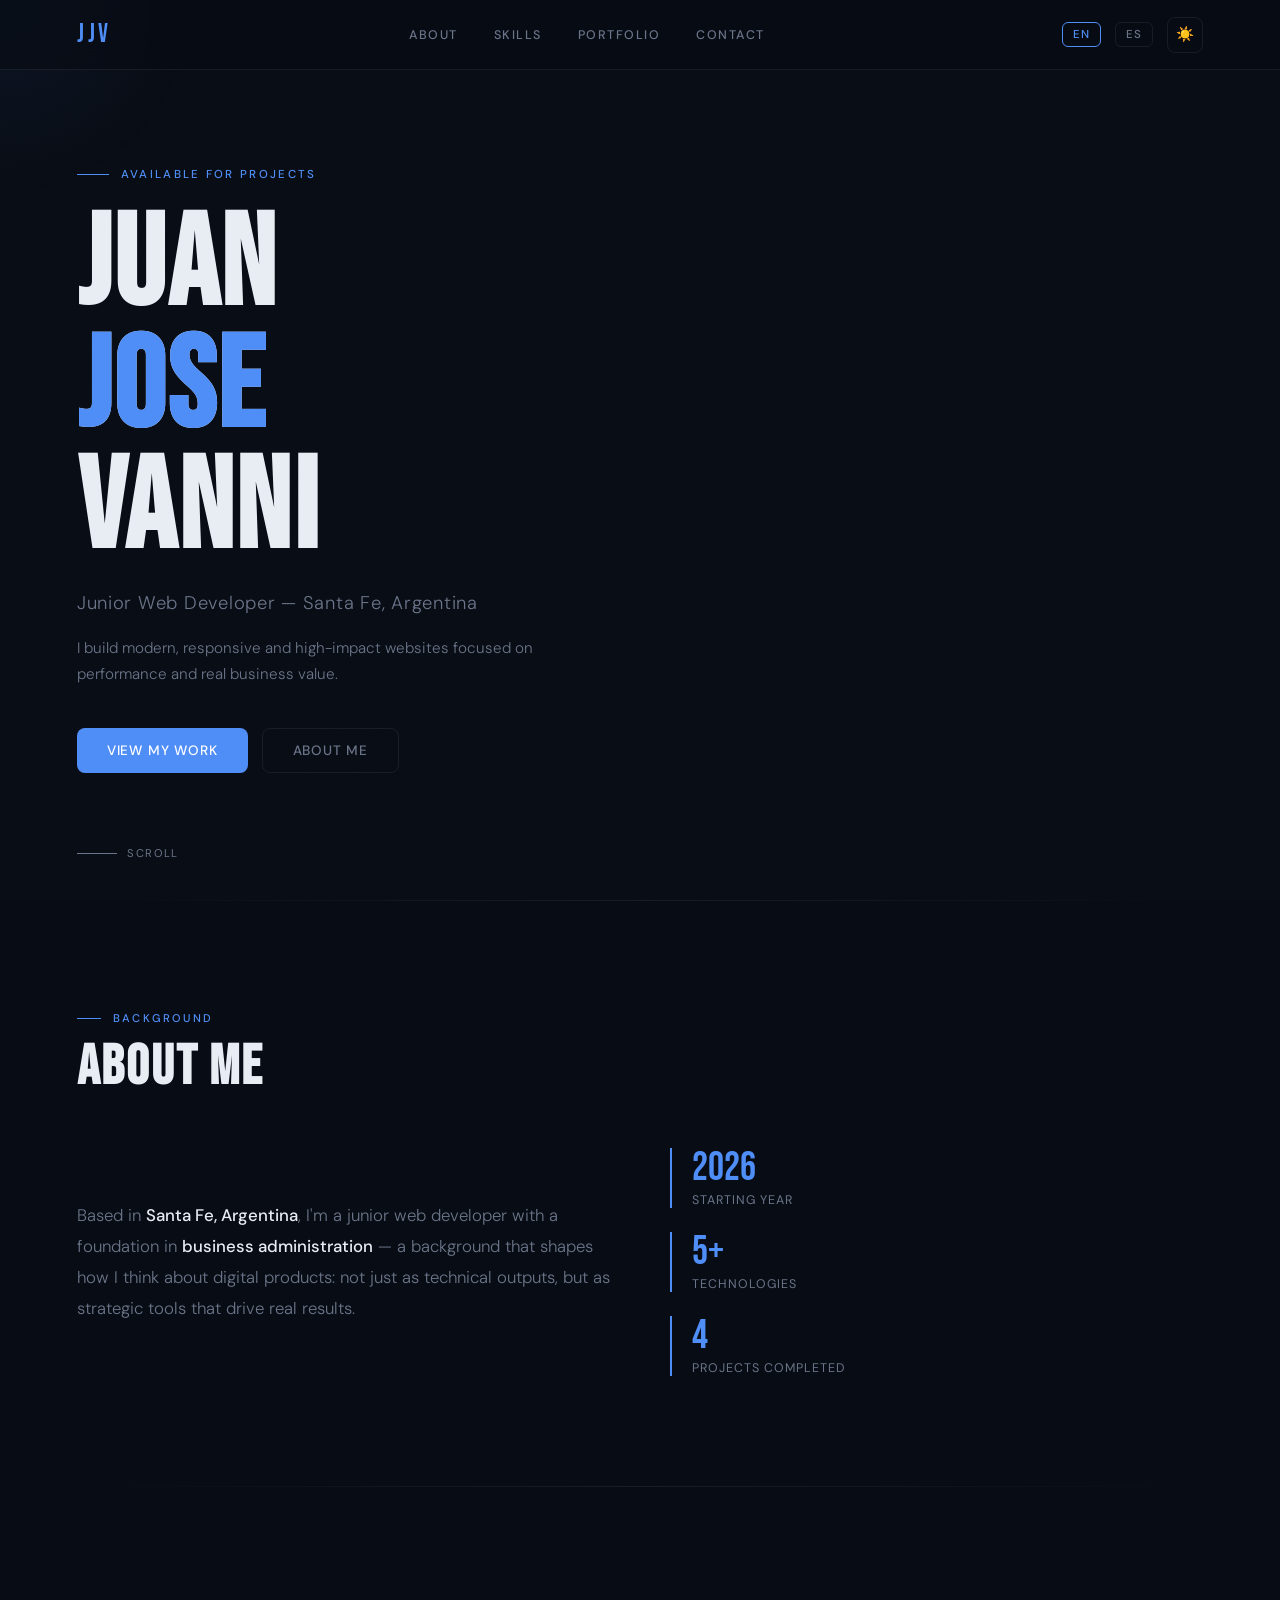
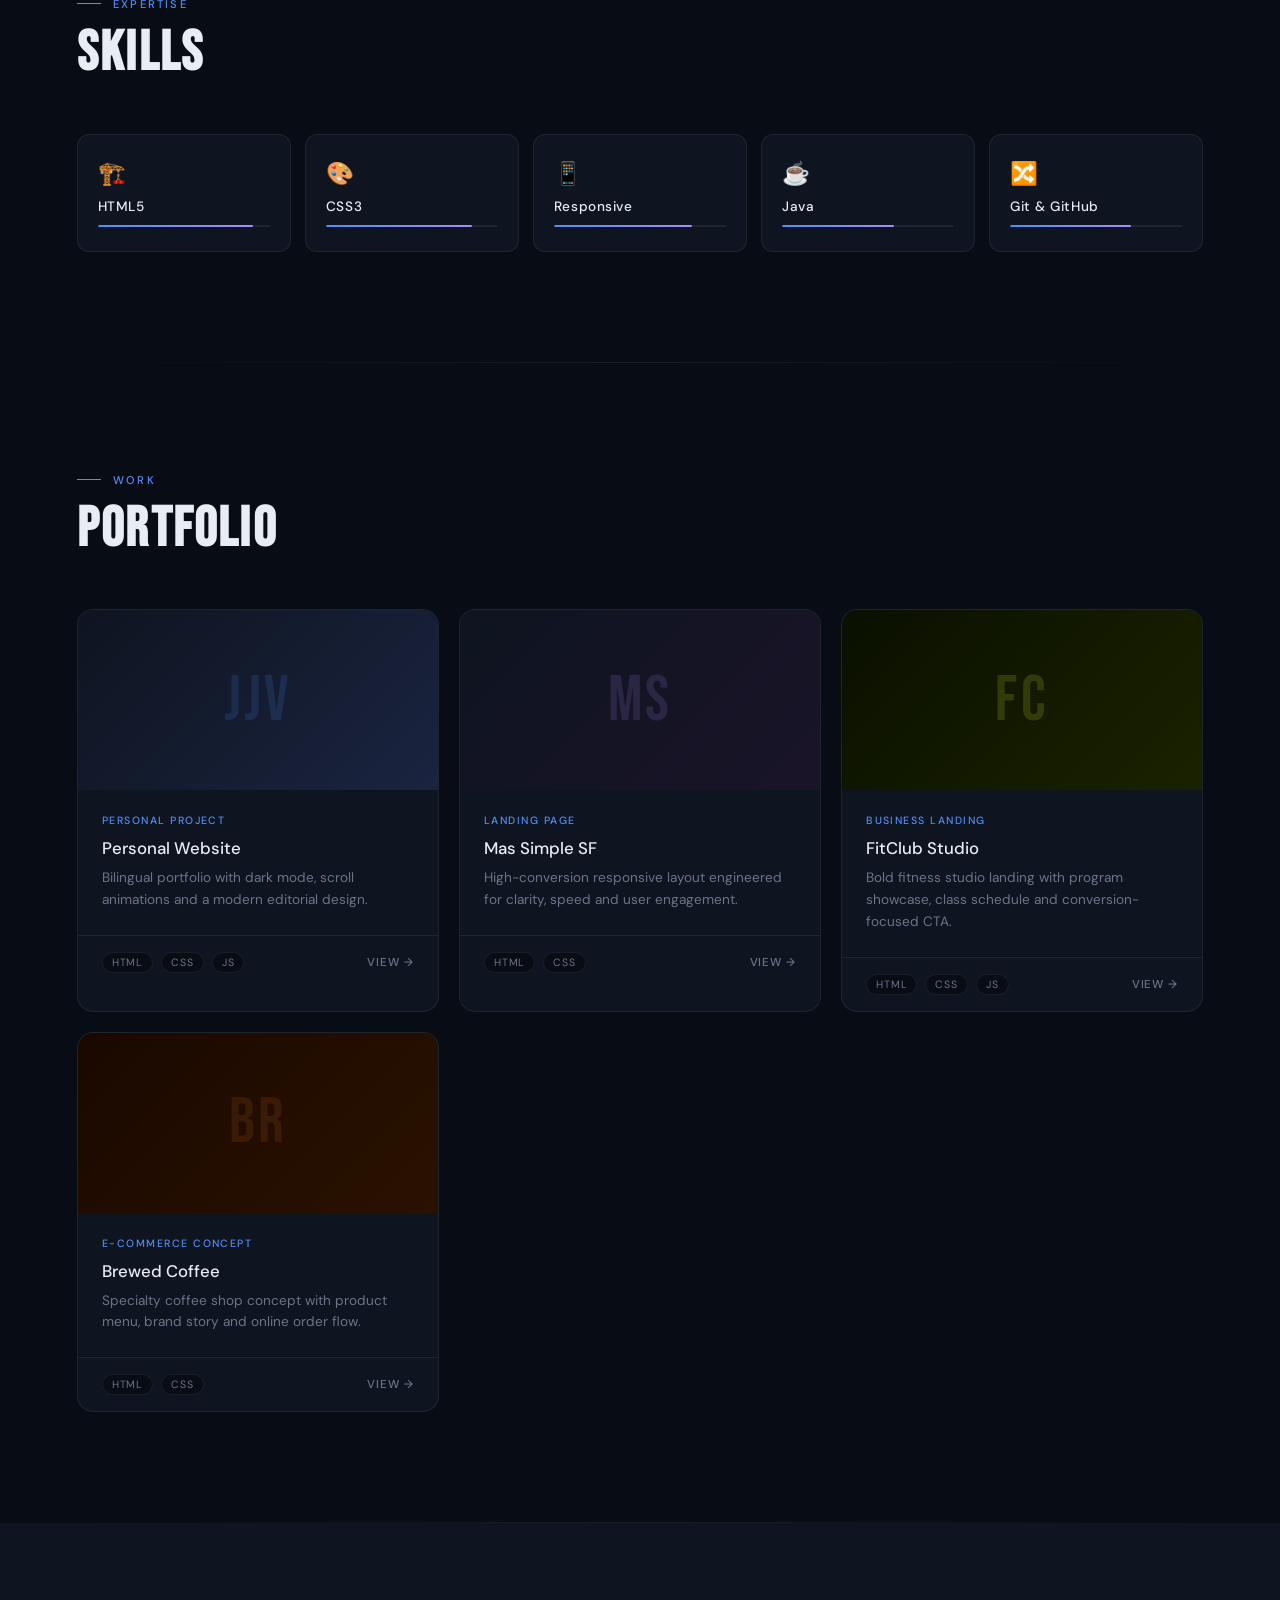
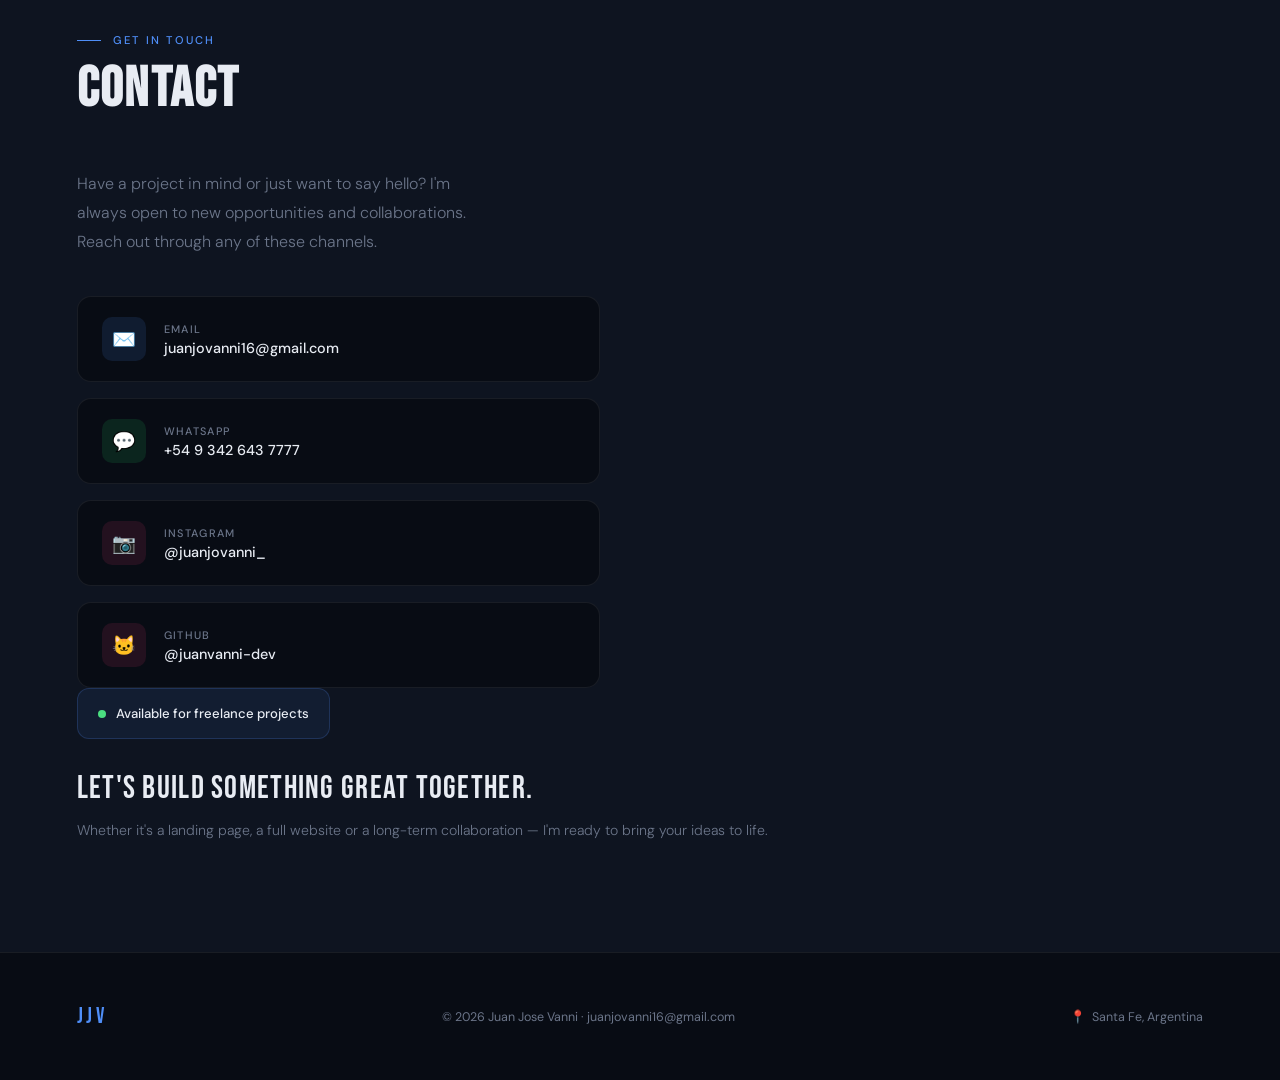
==== commit ae7612d2: "reparada estructura de contactos y columna derecha" ====
--- a/index.html
+++ b/index.html
@@ -1090,23 +1090,36 @@
               <span class="contact-value">@juanjovanni_</span>
             </div>
           </a>
+          <a href="https://github.com/juanvanni-dev" target="_blank" rel="noopener" class="contact-item">
+            <div class="contact-icon contact-icon-ig">
+              🐱
+            </div>
+            <div class="contact-info">
+              <span class="contact-label">GitHub</span>
+              <span class="contact-value">@juanvanni-dev</span>
+            </div>
+          </a>
         </div>
       </div>
-      <div class="contact-right">
-        <div class="availability-badge">
-          <div class="avail-dot"></div>
-          <span class="avail-text" data-en="Available for freelance projects"
-            data-es="Disponible para proyectos freelance">Available for freelance projects</span>
-        </div>
-        <div class="contact-cta-text" data-en="Let's Build Something Great Together."
-          data-es="Construyamos Algo Grande Juntos.">Let's Build Something Great Together.</div>
-        <p class="contact-sub"
-          data-en="Whether it's a landing page, a full website or a long-term collaboration — I'm ready to bring your ideas to life."
-          data-es="Ya sea una landing page, un sitio completo o una colaboración a largo plazo — estoy listo para dar vida a tus ideas.">
-          Whether it's a landing page, a full website or a long-term collaboration — I'm ready to bring your ideas to
-          life.
-        </p>
+      <div class="contact-right"></div>
+      </a>
+    </div>
+    </div>
+    <div class="contact-right">
+      <div class="availability-badge">
+        <div class="avail-dot"></div>
+        <span class="avail-text" data-en="Available for freelance projects"
+          data-es="Disponible para proyectos freelance">Available for freelance projects</span>
       </div>
+      <div class="contact-cta-text" data-en="Let's Build Something Great Together."
+        data-es="Construyamos Algo Grande Juntos.">Let's Build Something Great Together.</div>
+      <p class="contact-sub"
+        data-en="Whether it's a landing page, a full website or a long-term collaboration — I'm ready to bring your ideas to life."
+        data-es="Ya sea una landing page, un sitio completo o una colaboración a largo plazo — estoy listo para dar vida a tus ideas.">
+        Whether it's a landing page, a full website or a long-term collaboration — I'm ready to bring your ideas to
+        life.
+      </p>
+    </div>
     </div>
   </section>
 
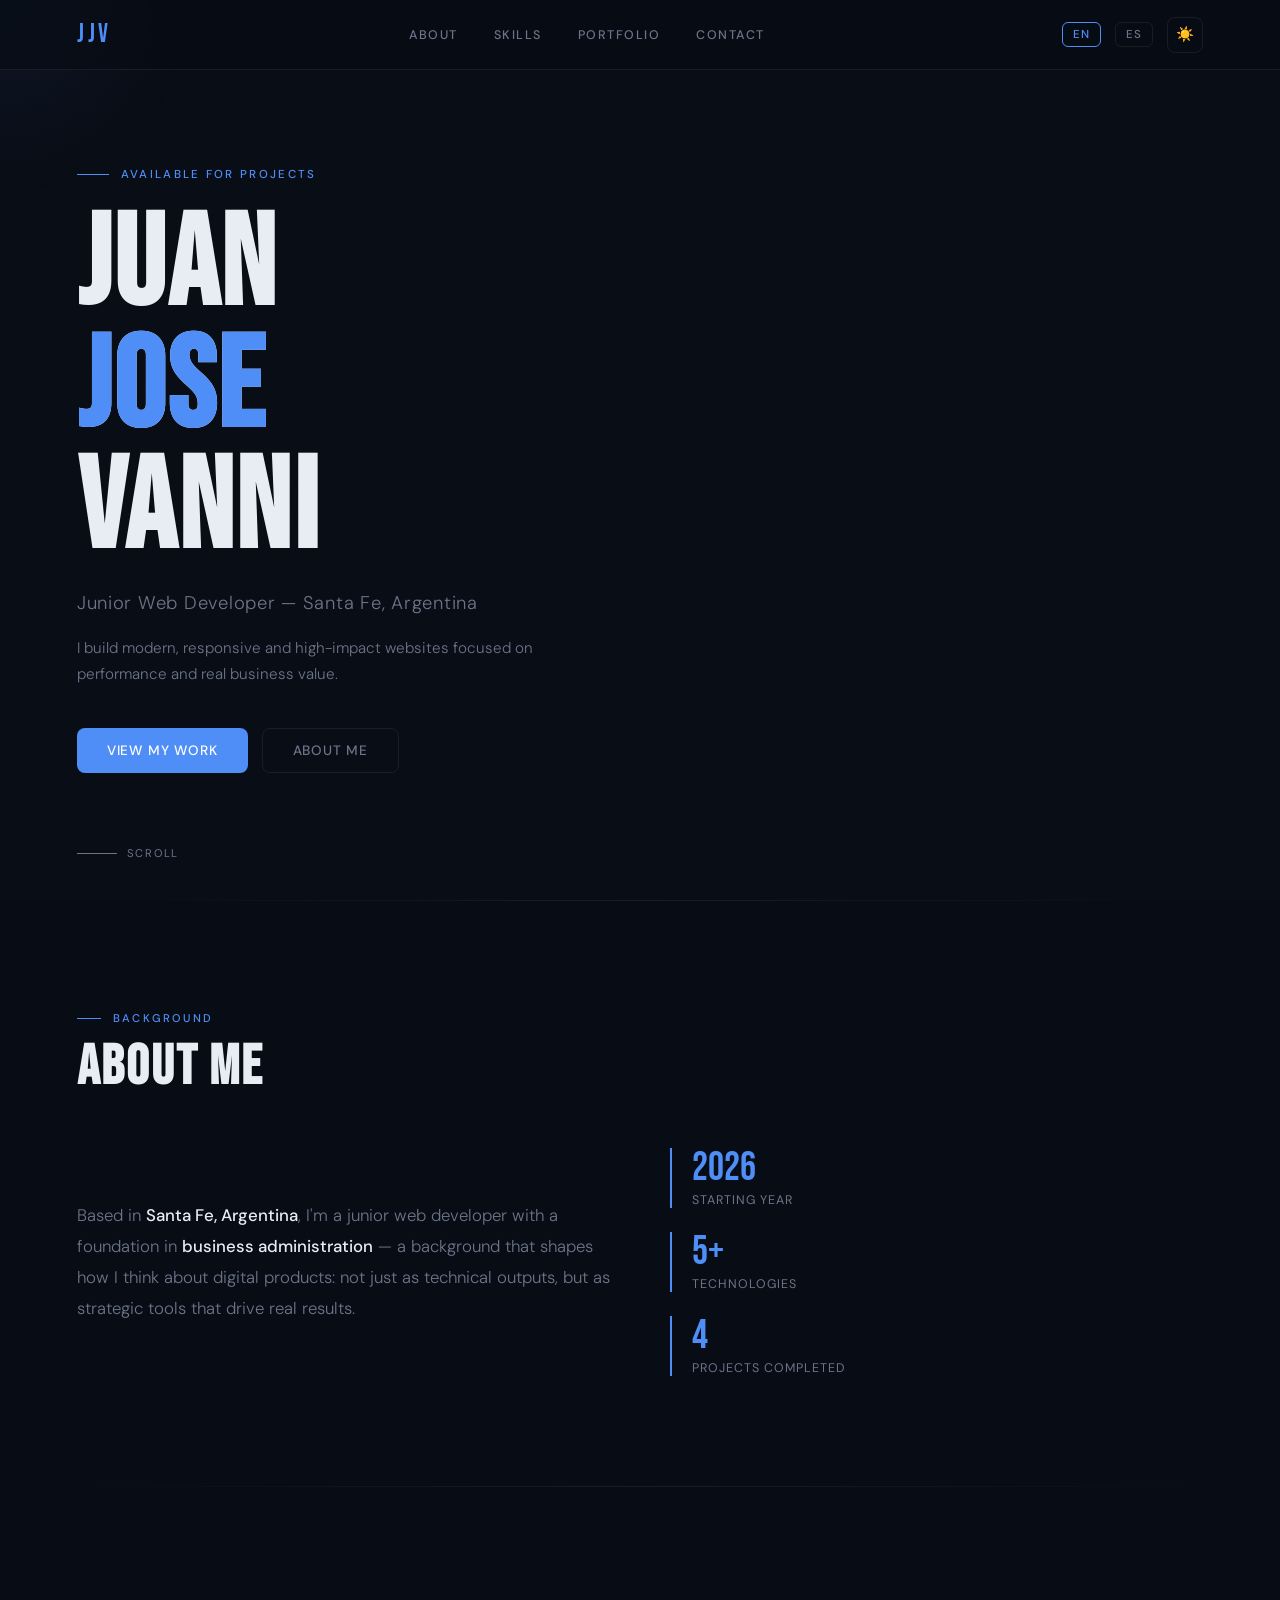
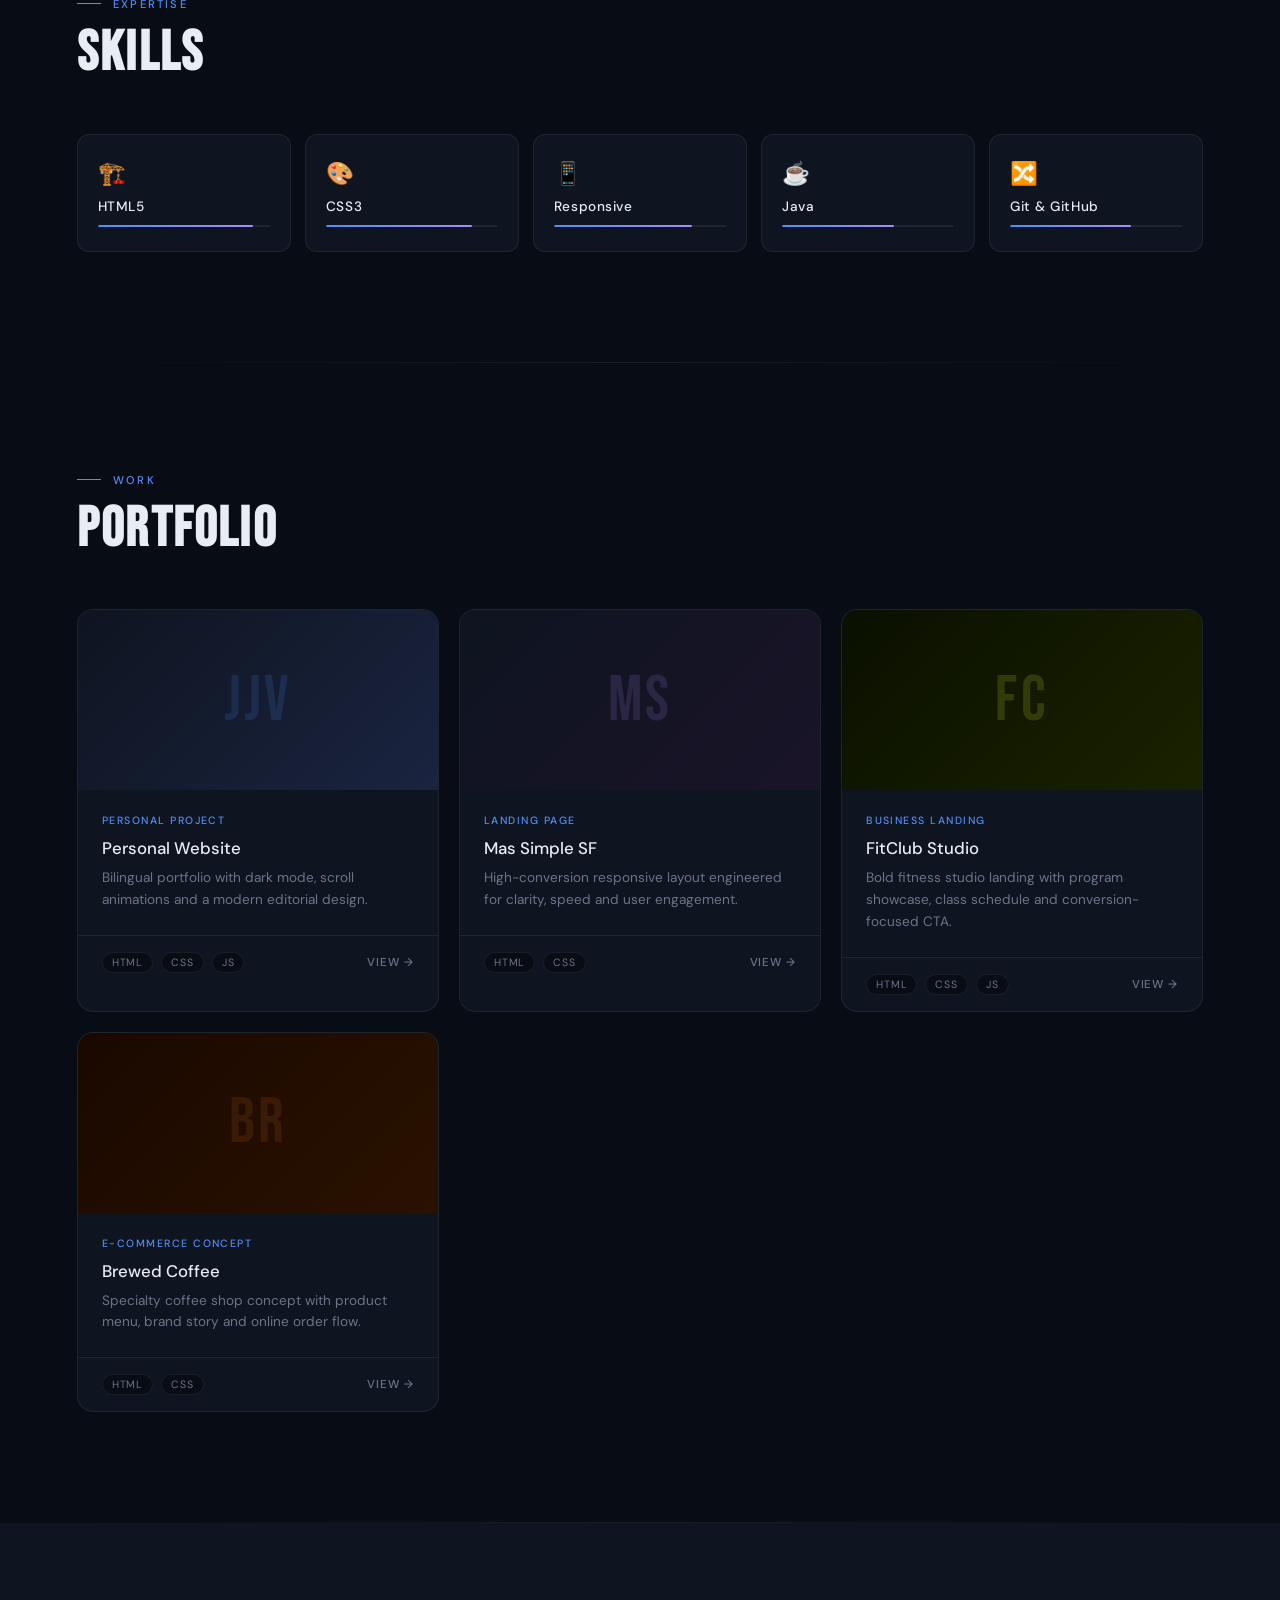
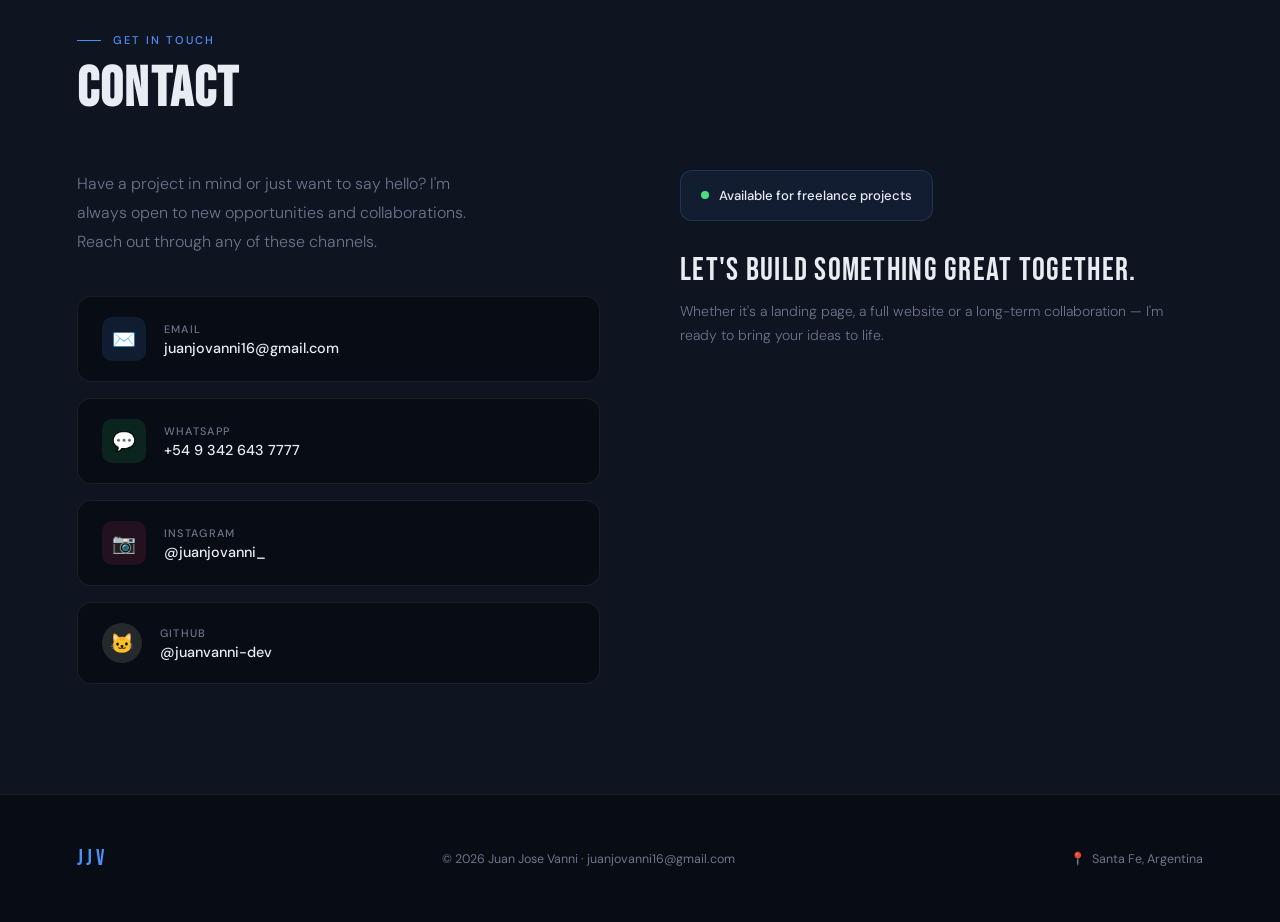
==== commit 4d014bef: "elminiado bloque de contacto duplicaod y corregida de estructura" ====
--- a/index.html
+++ b/index.html
@@ -1057,7 +1057,6 @@
   </section>
 
   <div class="divider"></div>
-
   <section id="contact">
     <div class="section-label" data-en="Get in Touch" data-es="Contacto">Get in Touch</div>
     <h2 class="section-title" data-en="Contact" data-es="Contacto">Contact</h2>
@@ -1091,7 +1090,8 @@
             </div>
           </a>
           <a href="https://github.com/juanvanni-dev" target="_blank" rel="noopener" class="contact-item">
-            <div class="contact-icon contact-icon-ig">
+            <div class="contact-icon"
+              style="background: #24292e; border-radius: 50%; display: flex; align-items: center; justify-content: center; width: 40px; height: 40px;">
               🐱
             </div>
             <div class="contact-info">
@@ -1101,27 +1101,25 @@
           </a>
         </div>
       </div>
-      <div class="contact-right"></div>
-      </a>
-    </div>
-    </div>
-    <div class="contact-right">
-      <div class="availability-badge">
-        <div class="avail-dot"></div>
-        <span class="avail-text" data-en="Available for freelance projects"
-          data-es="Disponible para proyectos freelance">Available for freelance projects</span>
+
+      <div class="contact-right">
+        <div class="availability-badge">
+          <div class="avail-dot"></div>
+          <span class="avail-text" data-en="Available for freelance projects"
+            data-es="Disponible para proyectos freelance">Available for freelance projects</span>
+        </div>
+        <div class="contact-cta-text" data-en="Let's Build Something Great Together."
+          data-es="Construyamos Algo Grande Juntos.">Let's Build Something Great Together.</div>
+        <p class="contact-sub"
+          data-en="Whether it's a landing page, a full website or a long-term collaboration — I'm ready to bring your ideas to life."
+          data-es="Ya sea una landing page, un sitio completo o una colaboración a largo plazo — estoy listo para dar vida a tus ideas.">
+          Whether it's a landing page, a full website or a long-term collaboration — I'm ready to bring your ideas to
+          life.
+        </p>
       </div>
-      <div class="contact-cta-text" data-en="Let's Build Something Great Together."
-        data-es="Construyamos Algo Grande Juntos.">Let's Build Something Great Together.</div>
-      <p class="contact-sub"
-        data-en="Whether it's a landing page, a full website or a long-term collaboration — I'm ready to bring your ideas to life."
-        data-es="Ya sea una landing page, un sitio completo o una colaboración a largo plazo — estoy listo para dar vida a tus ideas.">
-        Whether it's a landing page, a full website or a long-term collaboration — I'm ready to bring your ideas to
-        life.
-      </p>
-    </div>
     </div>
   </section>
+
 
 
   <footer>
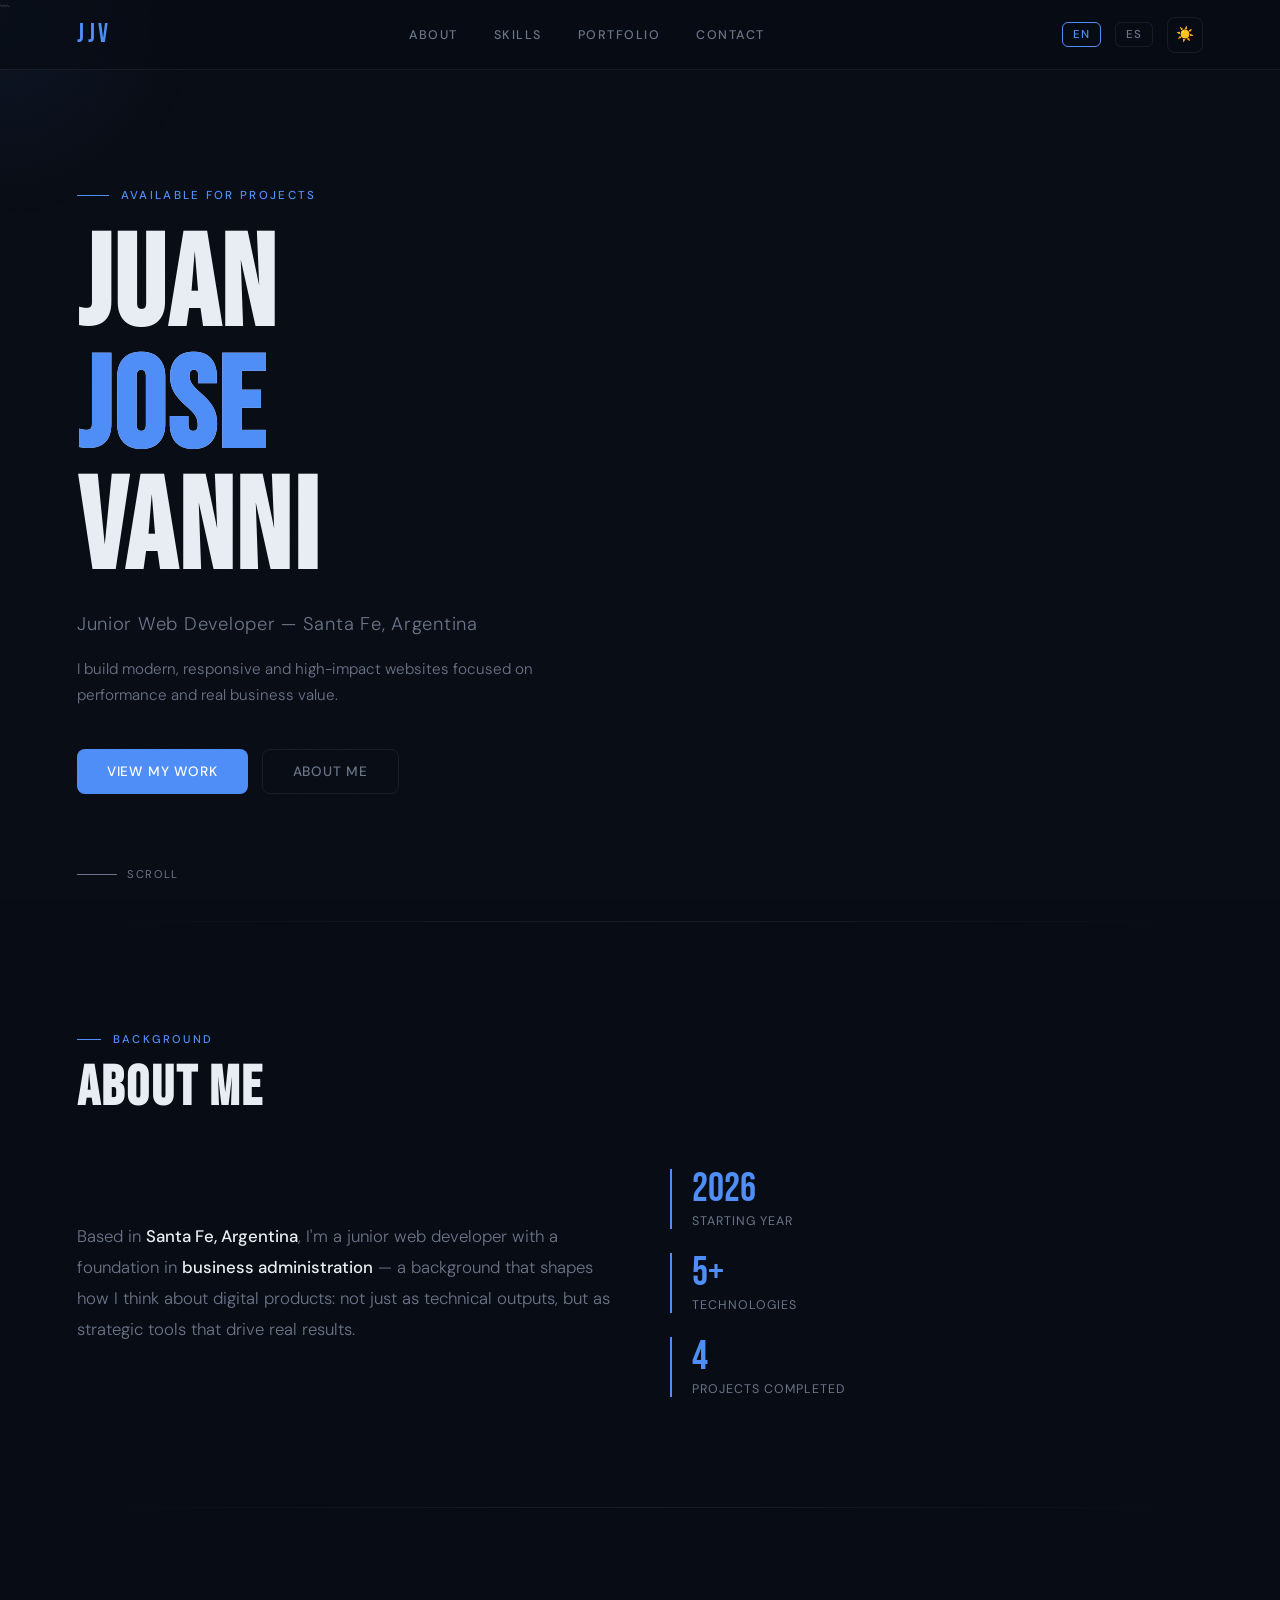
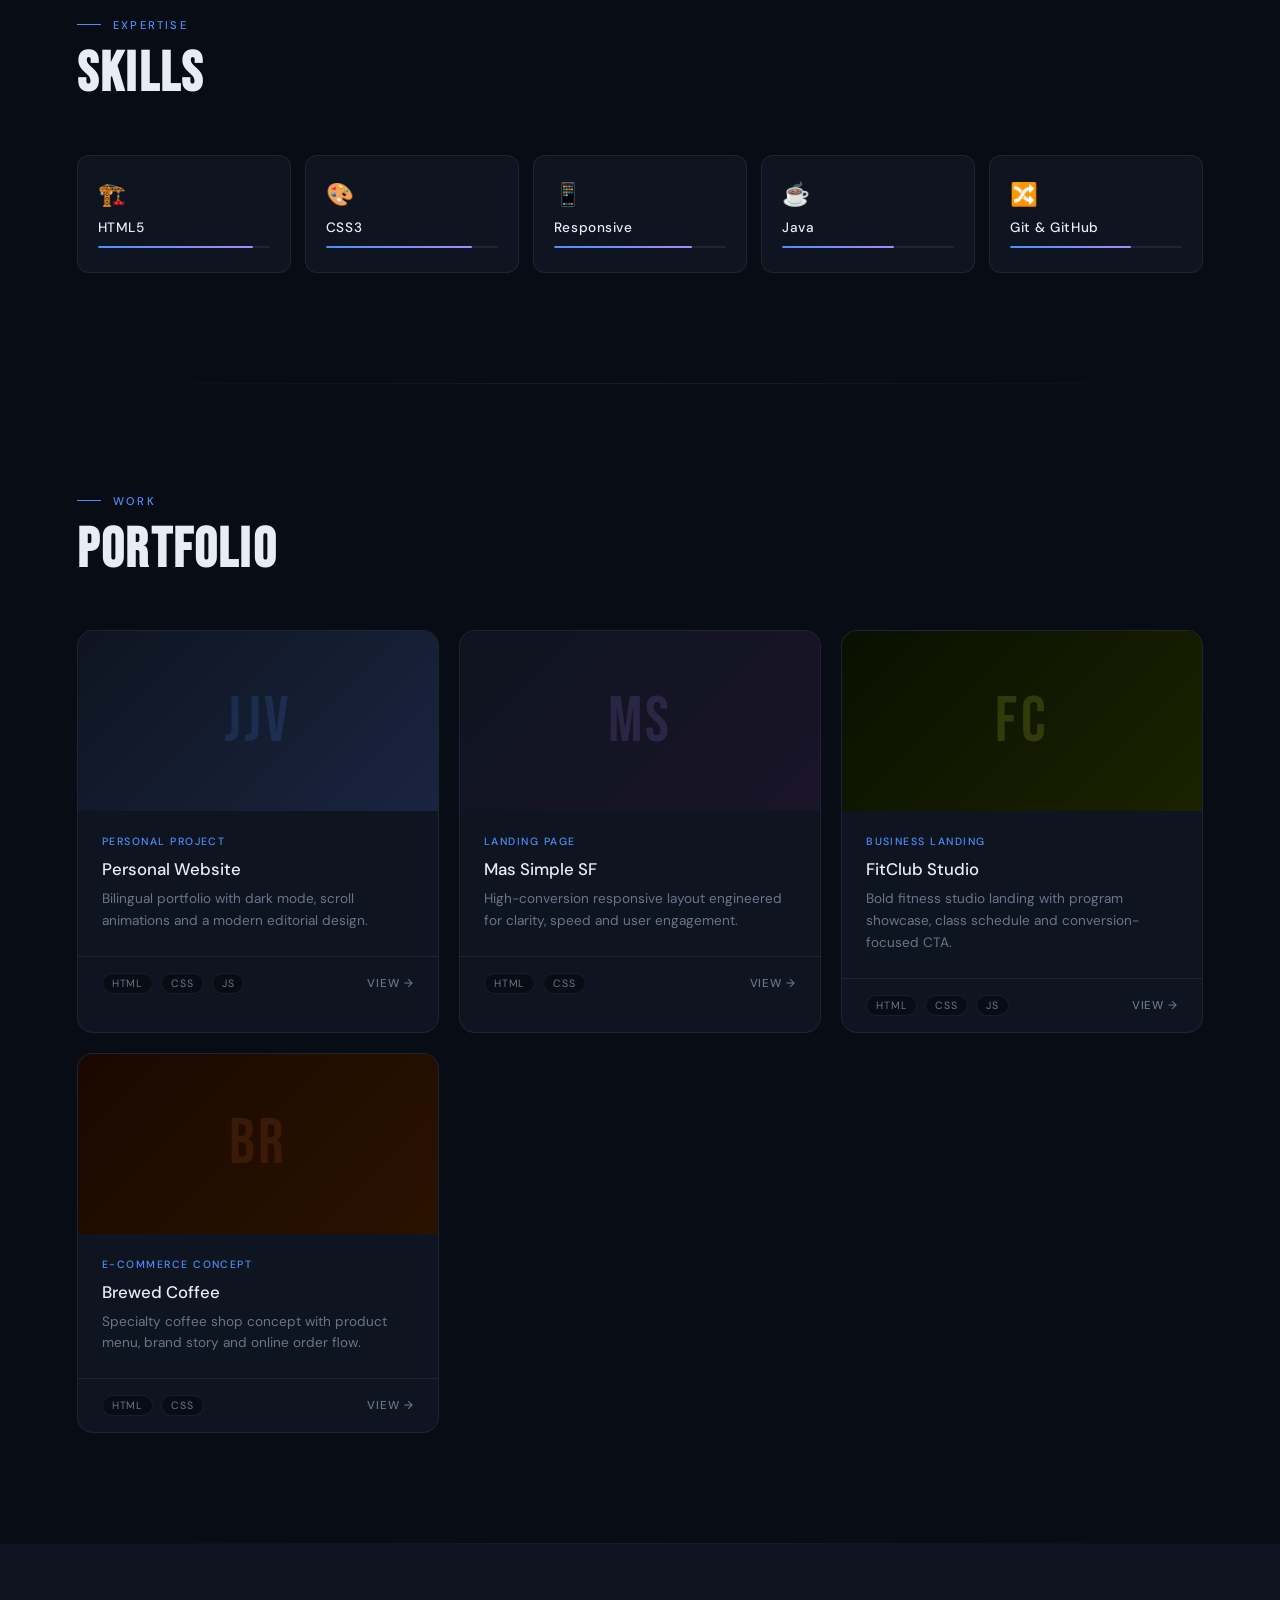
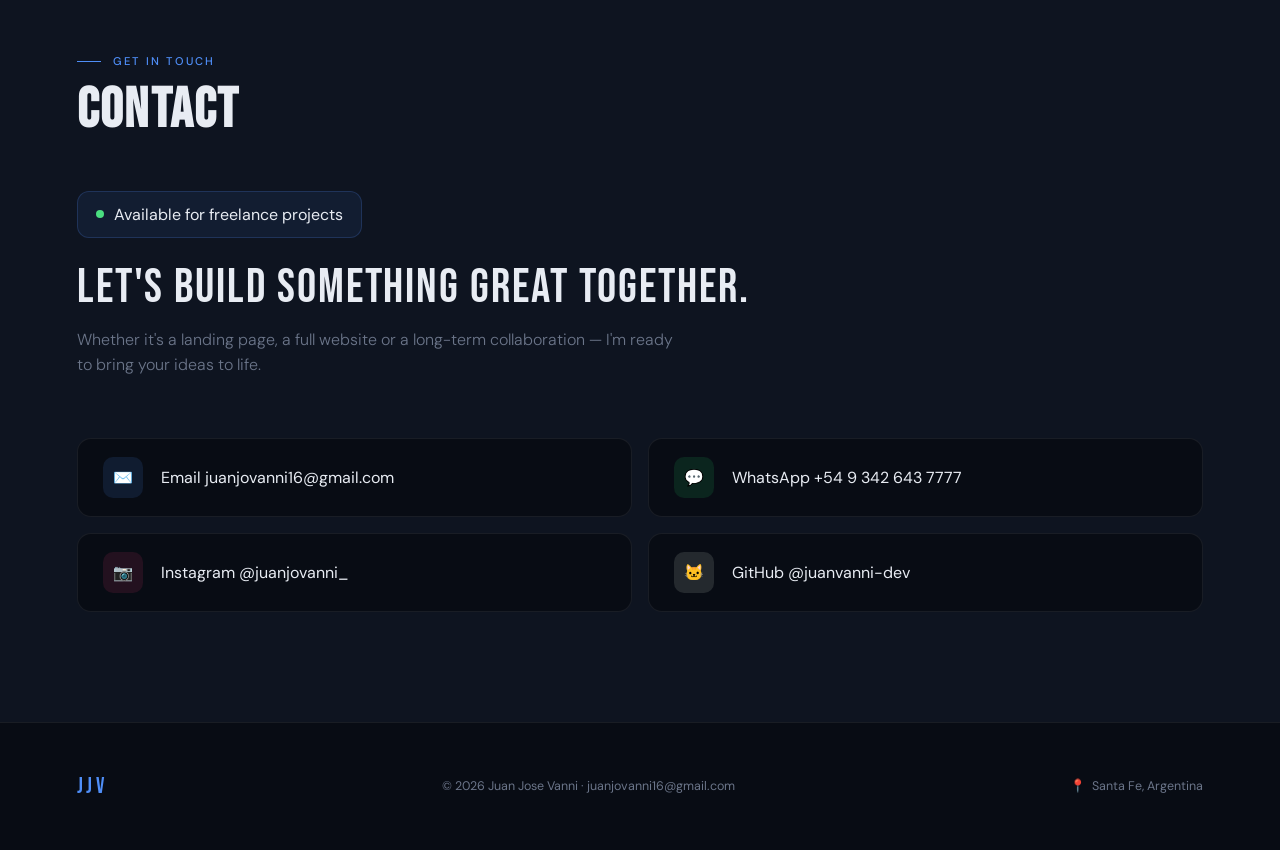
==== commit 14b7d9ca: "Reestructuracion y Cambio de paneles" ====
--- a/index.html
+++ b/index.html
@@ -673,32 +673,28 @@
     }
 
     /* CONTACT */
+    /* CONTACT - INVERTIDO 2x2 */
     #contact {
       background: var(--surface);
     }
 
-    .contact-grid {
+    /* Contenedor principal en columna para que el texto quede arriba */
+    .contact-container {
+      display: flex;
+      flex-direction: column;
+      gap: 40px;
+    }
+
+    .contact-header-content {
+      max-width: 800px;
+    }
+
+    /* Botones en 2x2 */
+    .contact-links {
       display: grid;
       grid-template-columns: 1fr 1fr;
-      gap: 80px;
-      align-items: start;
-    }
-
-    .contact-intro {}
-
-    .contact-intro p {
-      font-size: 1rem;
-      color: var(--muted);
-      line-height: 1.8;
-      font-weight: 300;
-      max-width: 420px;
-    }
-
-    .contact-links {
-      display: flex;
-      flex-direction: column;
       gap: 16px;
-      margin-top: 40px;
+      margin-top: 20px;
     }
 
     .contact-item {
@@ -708,66 +704,19 @@
       background: var(--bg);
       border: 1px solid var(--border);
       border-radius: 14px;
-      padding: 20px 24px;
+      padding: 18px 25px;
       text-decoration: none;
       color: var(--text);
-      transition: border-color var(--t), transform var(--t), box-shadow var(--t);
+      transition: all var(--t);
     }
 
     .contact-item:hover {
       border-color: var(--accent);
-      transform: translateX(6px);
+      transform: translateY(-5px);
       box-shadow: 0 8px 30px var(--shine);
     }
 
-    .contact-icon {
-      width: 44px;
-      height: 44px;
-      border-radius: 10px;
-      display: flex;
-      align-items: center;
-      justify-content: center;
-      font-size: 1.2rem;
-      flex-shrink: 0;
-    }
-
-    .contact-icon-mail {
-      background: rgba(79, 142, 247, 0.12);
-    }
-
-    .contact-icon-wa {
-      background: rgba(37, 211, 102, 0.12);
-    }
-
-    .contact-icon-ig {
-      background: rgba(225, 48, 108, 0.12);
-    }
-
-    .contact-info {
-      display: flex;
-      flex-direction: column;
-      gap: 3px;
-    }
-
-    .contact-label {
-      font-size: 0.68rem;
-      text-transform: uppercase;
-      letter-spacing: 0.12em;
-      color: var(--muted);
-      font-weight: 500;
-    }
-
-    .contact-value {
-      font-size: 0.9rem;
-      font-weight: 500;
-    }
-
-    .contact-right {
-      display: flex;
-      flex-direction: column;
-      justify-content: center;
-    }
-
+    /* Tu badge con más onda */
     .availability-badge {
       display: inline-flex;
       align-items: center;
@@ -775,9 +724,8 @@
       background: rgba(79, 142, 247, 0.08);
       border: 1px solid rgba(79, 142, 247, 0.2);
       border-radius: 12px;
-      padding: 16px 20px;
-      margin-bottom: 32px;
-      width: fit-content;
+      padding: 12px 18px;
+      margin-bottom: 24px;
     }
 
     .avail-dot {
@@ -800,14 +748,8 @@
       }
     }
 
-    .avail-text {
-      font-size: 0.82rem;
-      color: var(--text);
-      font-weight: 500;
-    }
-
     .contact-cta-text {
-      font-size: 2rem;
+      font-size: clamp(2rem, 5vw, 3rem);
       font-family: 'Bebas Neue', sans-serif;
       letter-spacing: 0.04em;
       line-height: 1.1;
@@ -815,18 +757,20 @@
     }
 
     .contact-sub {
-      font-size: 0.88rem;
-      color: var(--muted);
-      line-height: 1.7;
+      font-size: 1rem;
+      color: var(--muted);
+      line-height: 1.6;
       font-weight: 300;
-    }
-
-    @media (max-width: 768px) {
-      .contact-grid {
+      max-width: 600px;
+    }
+
+    /* Celu: 1 sola columna */
+    @media (max-width: 600px) {
+      .contact-links {
         grid-template-columns: 1fr;
-        gap: 40px;
       }
     }
+  </style> ```
   </style>
 </head>
 
@@ -1060,49 +1004,9 @@
   <section id="contact">
     <div class="section-label" data-en="Get in Touch" data-es="Contacto">Get in Touch</div>
     <h2 class="section-title" data-en="Contact" data-es="Contacto">Contact</h2>
-    <div class="contact-grid reveal">
-      <div class="contact-intro">
-        <p data-en="Have a project in mind or just want to say hello? I'm always open to new opportunities and collaborations. Reach out through any of these channels."
-          data-es="¿Tenés un proyecto en mente o simplemente querés saludar? Estoy siempre abierto a nuevas oportunidades y colaboraciones. Escribime por cualquiera de estos canales.">
-          Have a project in mind or just want to say hello? I'm always open to new opportunities and collaborations.
-          Reach out through any of these channels.
-        </p>
-        <div class="contact-links">
-          <a href="mailto:juanjovanni16@gmail.com" class="contact-item">
-            <div class="contact-icon contact-icon-mail">✉️</div>
-            <div class="contact-info">
-              <span class="contact-label" data-en="Email" data-es="Correo">Email</span>
-              <span class="contact-value">juanjovanni16@gmail.com</span>
-            </div>
-          </a>
-          <a href="https://wa.me/5493426437777" target="_blank" rel="noopener" class="contact-item">
-            <div class="contact-icon contact-icon-wa">💬</div>
-            <div class="contact-info">
-              <span class="contact-label">WhatsApp</span>
-              <span class="contact-value">+54 9 342 643 7777</span>
-            </div>
-          </a>
-          <a href="https://instagram.com/juanjovanni_" target="_blank" rel="noopener" class="contact-item">
-            <div class="contact-icon contact-icon-ig">📷</div>
-            <div class="contact-info">
-              <span class="contact-label">Instagram</span>
-              <span class="contact-value">@juanjovanni_</span>
-            </div>
-          </a>
-          <a href="https://github.com/juanvanni-dev" target="_blank" rel="noopener" class="contact-item">
-            <div class="contact-icon"
-              style="background: #24292e; border-radius: 50%; display: flex; align-items: center; justify-content: center; width: 40px; height: 40px;">
-              🐱
-            </div>
-            <div class="contact-info">
-              <span class="contact-label">GitHub</span>
-              <span class="contact-value">@juanvanni-dev</span>
-            </div>
-          </a>
-        </div>
-      </div>
-
-      <div class="contact-right">
+
+    <div class="contact-container reveal">
+      <div class="contact-header-content">
         <div class="availability-badge">
           <div class="avail-dot"></div>
           <span class="avail-text" data-en="Available for freelance projects"
@@ -1116,6 +1020,40 @@
           Whether it's a landing page, a full website or a long-term collaboration — I'm ready to bring your ideas to
           life.
         </p>
+      </div>
+
+      <div class="contact-links">
+        <a href="mailto:juanjovanni16@gmail.com" class="contact-item">
+          <div class="contact-icon" style="background: rgba(79, 142, 247, 0.12); padding: 10px; border-radius: 10px;">✉️
+          </div>
+          <div class="contact-info">
+            <span class="contact-label">Email</span>
+            <span class="contact-value">juanjovanni16@gmail.com</span>
+          </div>
+        </a>
+        <a href="https://wa.me/5493426437777" target="_blank" class="contact-item">
+          <div class="contact-icon" style="background: rgba(37, 211, 102, 0.12); padding: 10px; border-radius: 10px;">💬
+          </div>
+          <div class="contact-info">
+            <span class="contact-label">WhatsApp</span>
+            <span class="contact-value">+54 9 342 643 7777</span>
+          </div>
+        </a>
+        <a href="https://instagram.com/juanjovanni_" target="_blank" class="contact-item">
+          <div class="contact-icon" style="background: rgba(225, 48, 108, 0.12); padding: 10px; border-radius: 10px;">📷
+          </div>
+          <div class="contact-info">
+            <span class="contact-label">Instagram</span>
+            <span class="contact-value">@juanjovanni_</span>
+          </div>
+        </a>
+        <a href="https://github.com/juanvanni-dev" target="_blank" class="contact-item">
+          <div class="contact-icon" style="background: #24292e; padding: 10px; border-radius: 10px;">🐱</div>
+          <div class="contact-info">
+            <span class="contact-label">GitHub</span>
+            <span class="contact-value">@juanvanni-dev</span>
+          </div>
+        </a>
       </div>
     </div>
   </section>
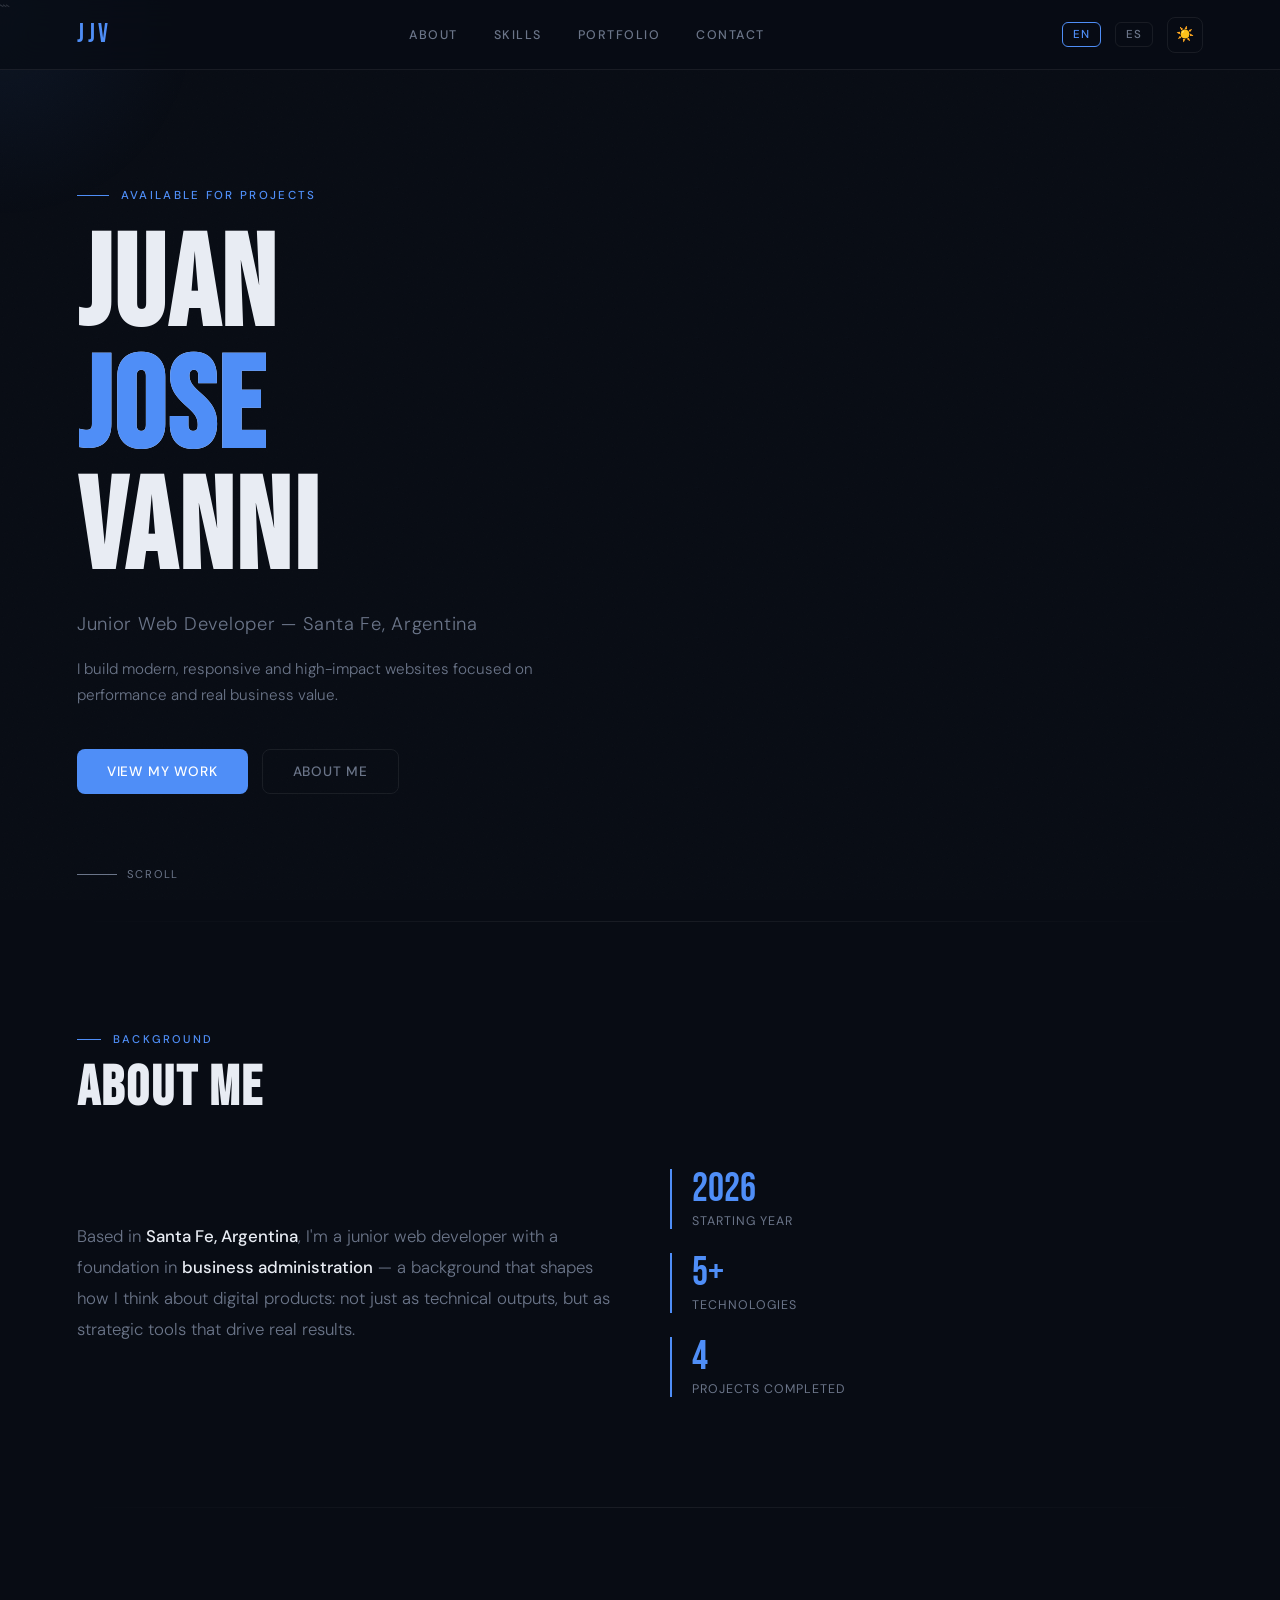
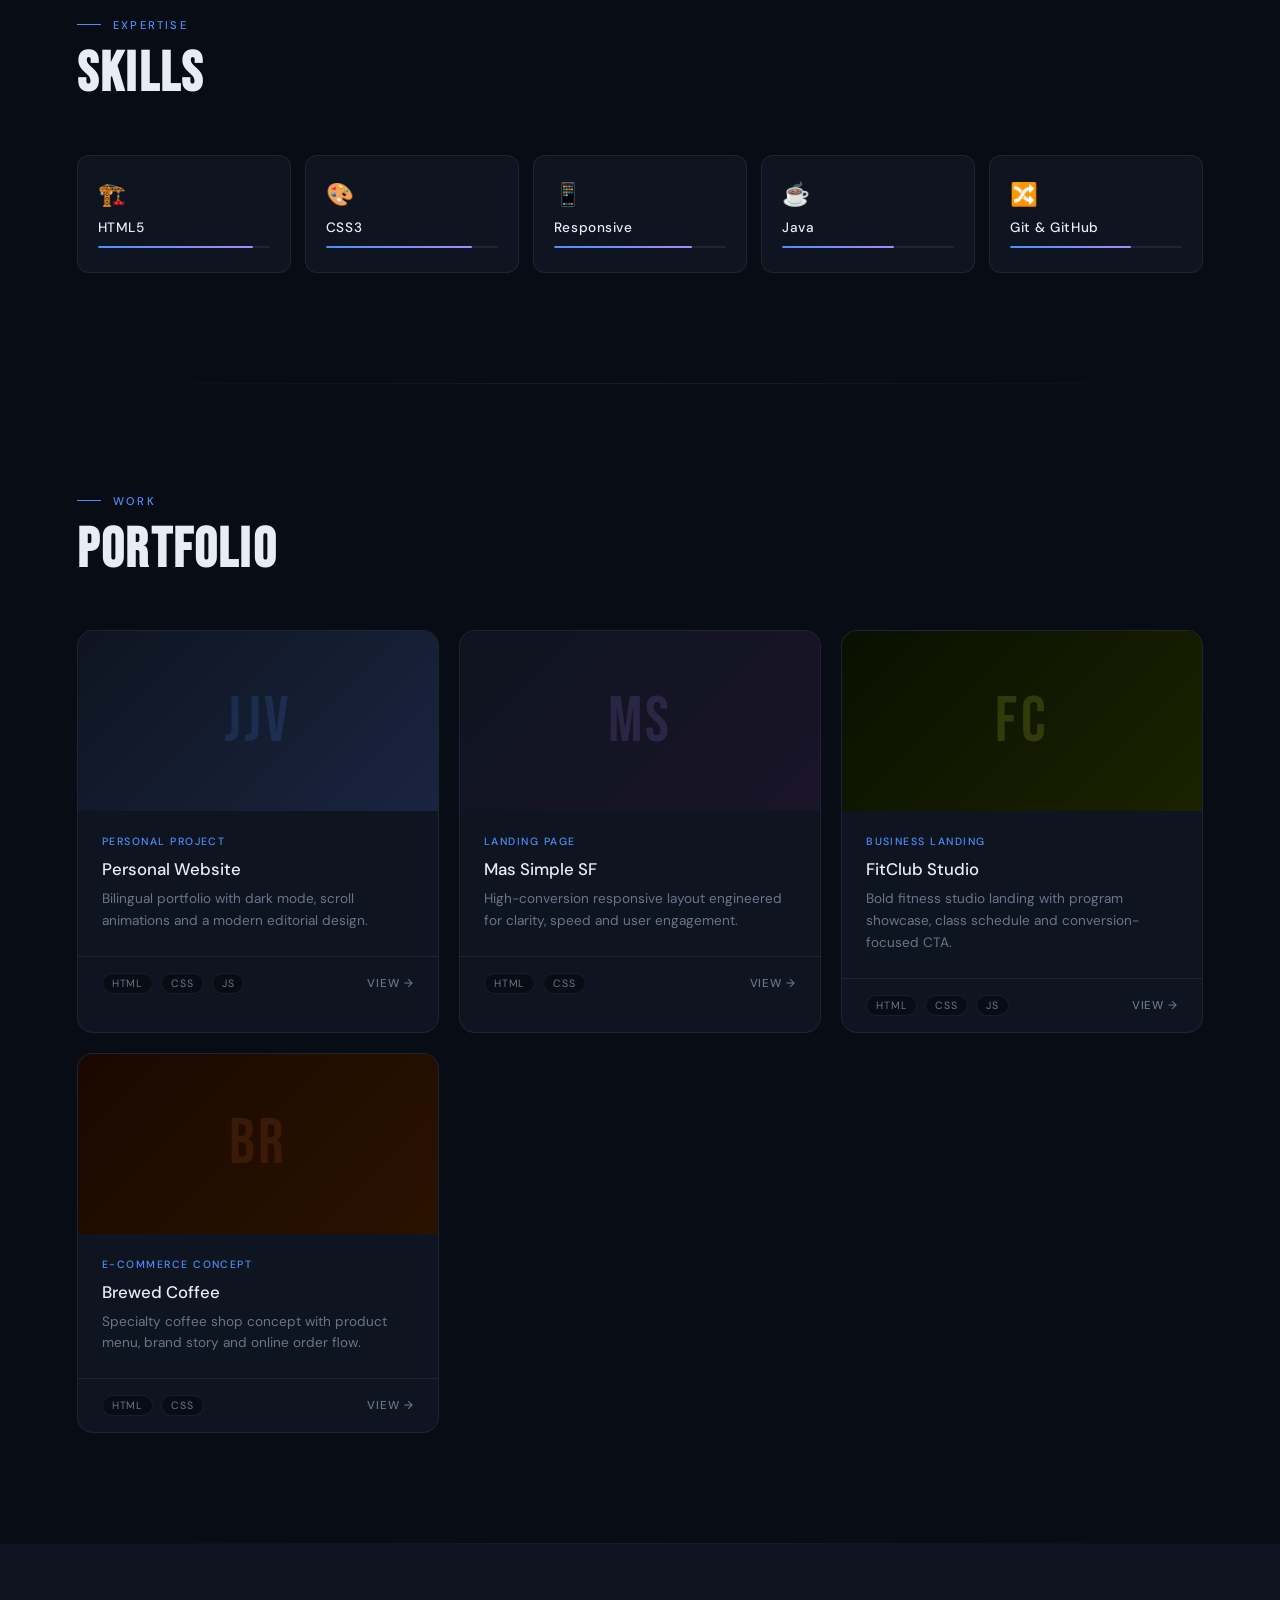
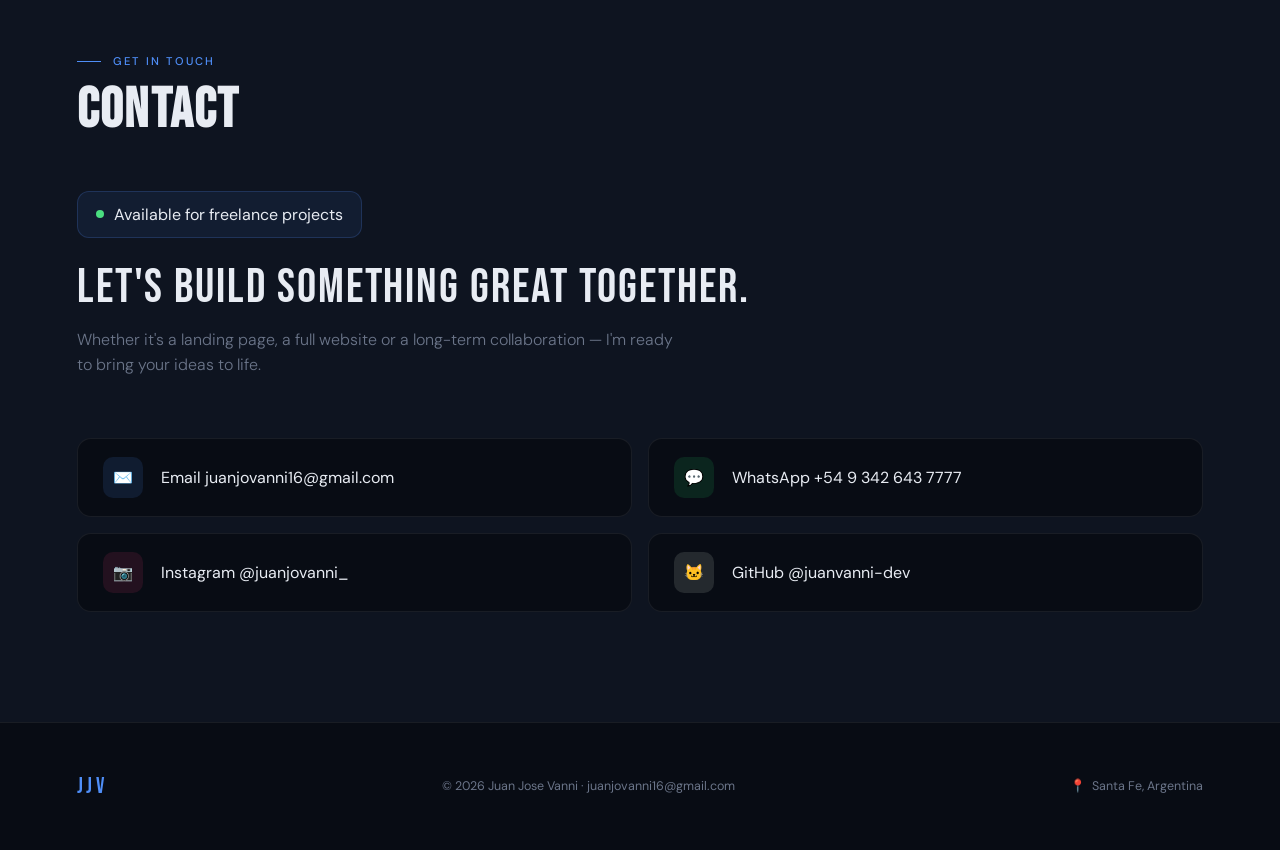
==== commit 1c7be381: "modificacion link mas simple" ====
--- a/index.html
+++ b/index.html
@@ -943,7 +943,7 @@
             <span class="tech-pill">HTML</span>
             <span class="tech-pill">CSS</span>
           </div>
-          <a href="https://massimplesf.netlify.app/" target="_blank" rel="noopener" class="card-link" data-en="View →"
+          <a href="https://mas-simple.vercel.app/" target="_blank" rel="noopener" class="card-link" data-en="View →"
             data-es="Ver →">View →</a>
         </div>
       </div>
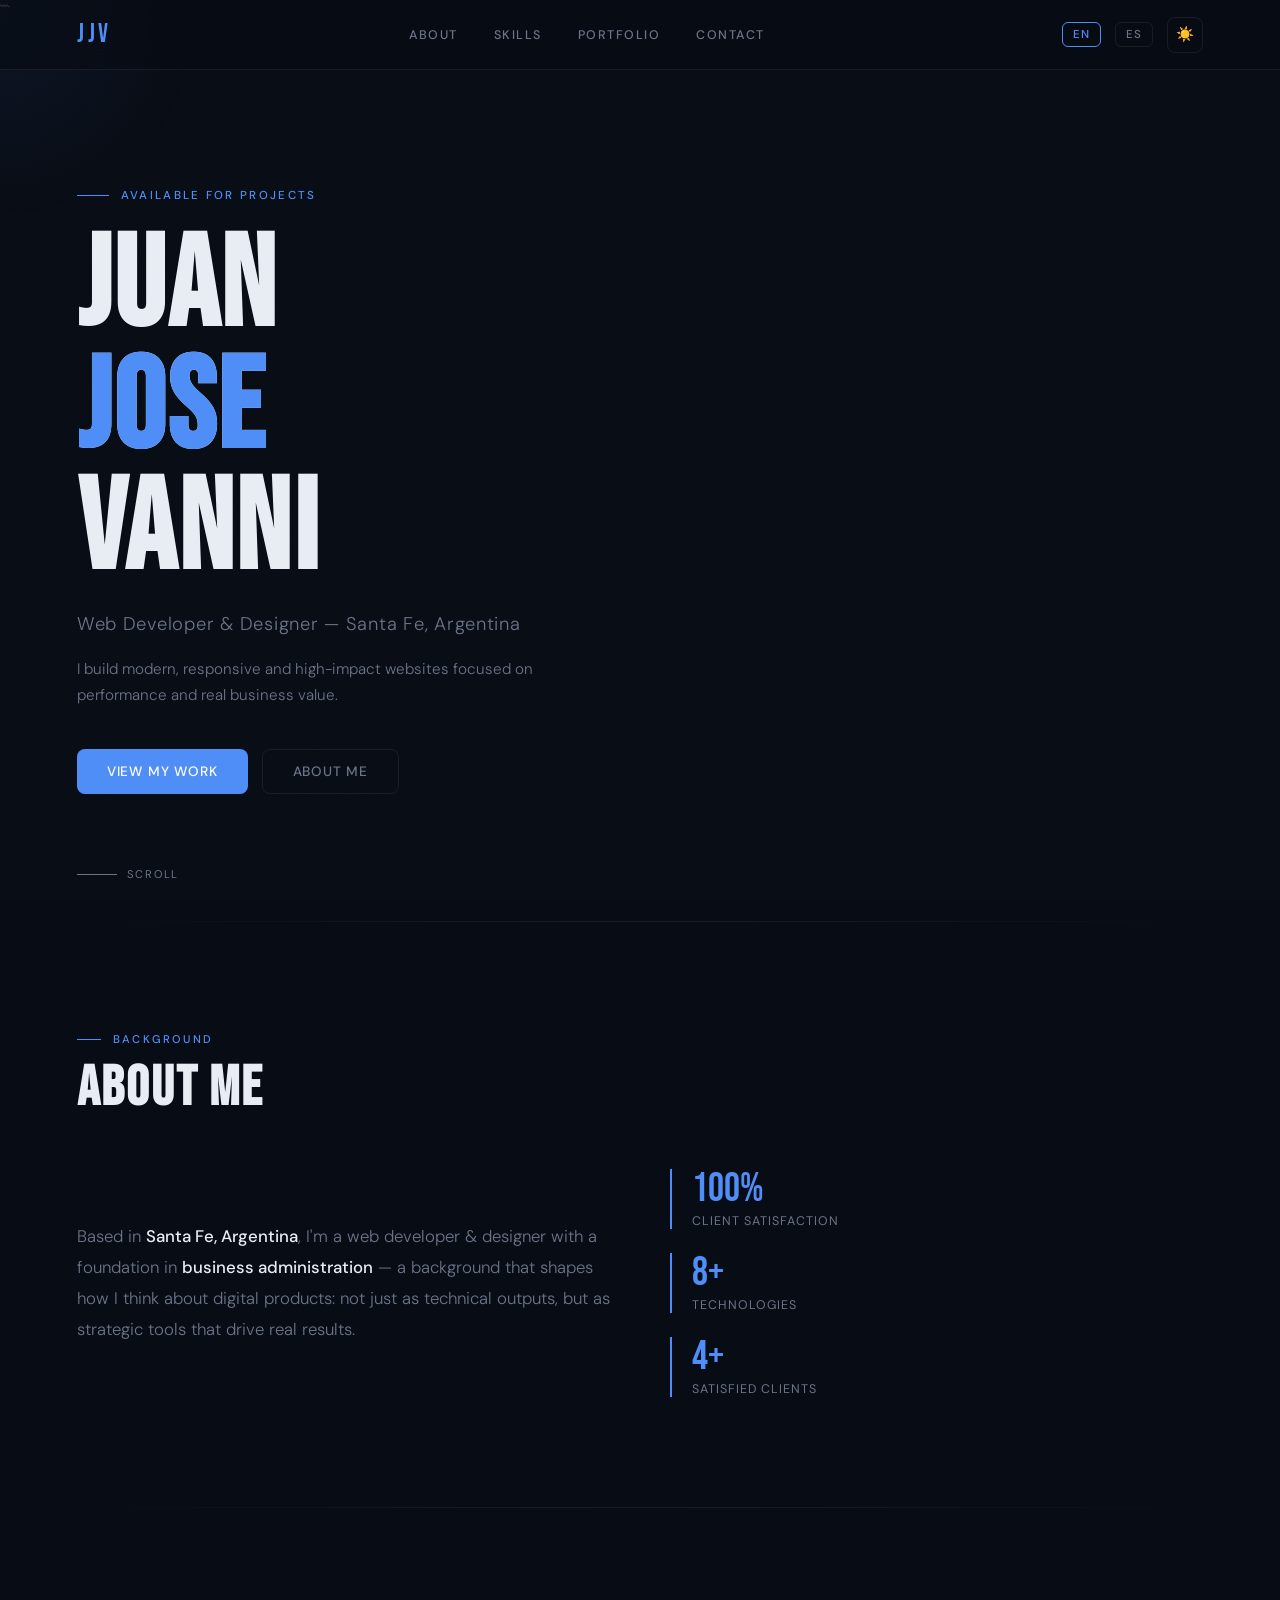
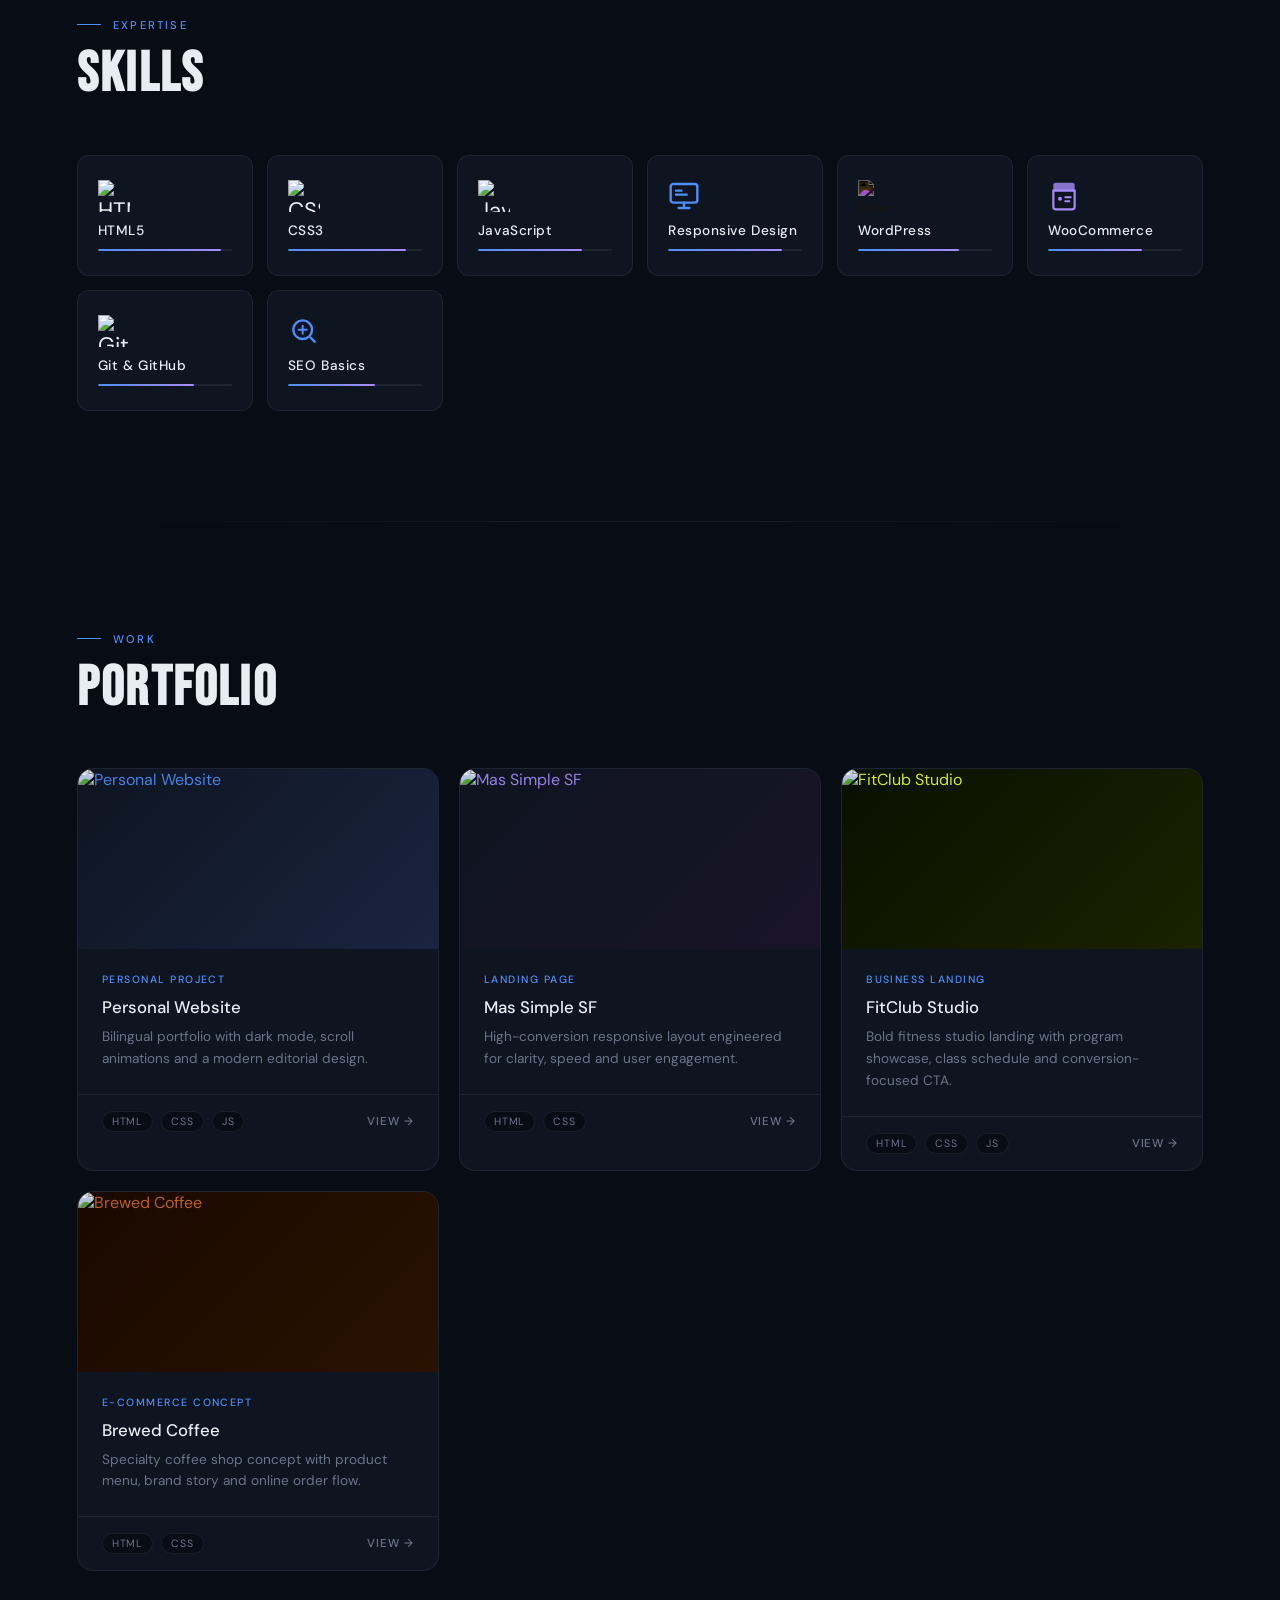
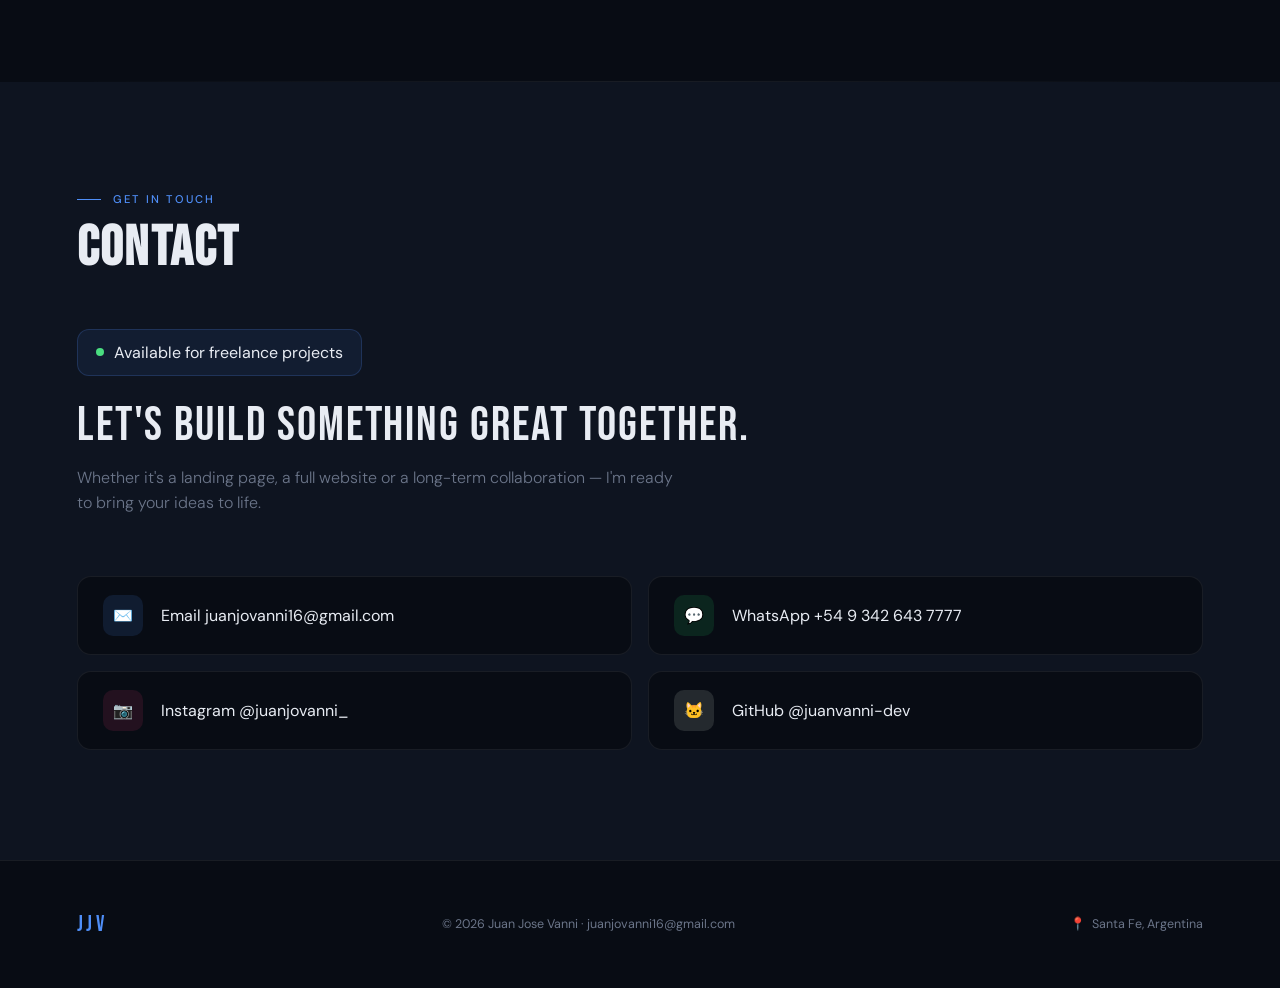
==== commit 947ee64c: "Actualizacion portadas Portafolio, habilidades, mejoras en el rendimiento" ====
--- a/index.html
+++ b/index.html
@@ -4,9 +4,10 @@
 <head>
   <meta charset="UTF-8">
   <meta name="viewport" content="width=device-width, initial-scale=1.0">
-  <title>Juan Jose Vanni | Junior Web Developer</title>
-  <meta name="description" content="Junior Web Developer specialized in modern, responsive and high-impact websites.">
-  <meta name="keywords" content="Web Developer, HTML, CSS, Java, Portfolio, Argentina">
+  <title>Juan Jose Vanni | Web Developer & Designer</title>
+  <meta name="description"
+    content="Web Developer & Designer specialized in modern, responsive and high-impact websites.">
+  <meta name="keywords" content="Web Developer, Designer, HTML, CSS, JavaScript, WordPress, Portfolio, Argentina">
   <meta name="author" content="Juan Jose Vanni">
   <link rel="preconnect" href="https://fonts.googleapis.com">
   <link rel="preconnect" href="https://fonts.gstatic.com" crossorigin>
@@ -420,6 +421,19 @@
 
     .skill-icon {
       font-size: 1.4rem;
+      height: 32px;
+      display: flex;
+      align-items: center;
+    }
+
+    .skill-icon img {
+      width: 32px;
+      height: 32px;
+      object-fit: contain;
+    }
+
+    body:not(.light) .skill-icon .wp-icon {
+      filter: invert(1);
     }
 
     .skill-name {
@@ -475,24 +489,26 @@
       align-items: center;
       justify-content: center;
       overflow: hidden;
-    }
-
-    .card-thumb-inner {
+      position: relative;
+    }
+
+    .card-thumb-img {
       width: 100%;
       height: 100%;
-      display: flex;
-      align-items: center;
-      justify-content: center;
-      font-family: 'Bebas Neue', sans-serif;
-      font-size: 4rem;
-      letter-spacing: 0.05em;
-      opacity: 0.15;
-      transition: opacity var(--t), transform var(--t);
-    }
-
-    .portfolio-card:hover .card-thumb-inner {
-      opacity: 0.3;
-      transform: scale(1.05);
+      object-fit: cover;
+      object-position: top;
+      transition: transform var(--t), opacity var(--t);
+      opacity: 0.9;
+    }
+
+    .card-logo-svg {
+      width: 100%;
+      height: 100%;
+      transition: transform var(--t);
+    }
+
+    .portfolio-card:hover .card-logo-svg {
+      transform: scale(1.04);
     }
 
     .card-thumb-1 {
@@ -797,8 +813,8 @@
     <div class="hero-eyebrow" data-en="Available for projects" data-es="Disponible para proyectos">Available for
       projects</div>
     <h1>Juan<br><span>Jose</span><br>Vanni</h1>
-    <p class="hero-role" data-en="Junior Web Developer — Santa Fe, Argentina"
-      data-es="Desarrollador Web Junior — Santa Fe, Argentina">Junior Web Developer — Santa Fe, Argentina</p>
+    <p class="hero-role" data-en="Web Developer & Designer — Santa Fe, Argentina"
+      data-es="Web Developer & Designer — Santa Fe, Argentina">Web Developer & Designer — Santa Fe, Argentina</p>
     <p class="hero-desc"
       data-en="I build modern, responsive and high-impact websites focused on performance and real business value."
       data-es="Construyo sitios web modernos, responsivos y de alto impacto enfocados en rendimiento y valor real de negocio.">
@@ -824,25 +840,26 @@
     <div class="about-grid reveal">
       <p class="about-text">
         <span
-          data-en="Based in <strong>Santa Fe, Argentina</strong>, I'm a junior web developer with a foundation in <strong>business administration</strong> — a background that shapes how I think about digital products: not just as technical outputs, but as strategic tools that drive real results."
-          data-es="Con base en <strong>Santa Fe, Argentina</strong>, soy un desarrollador web junior con formación en <strong>administración de empresas</strong>, lo que influye en cómo pienso los productos digitales: no solo como resultados técnicos, sino como herramientas estratégicas que generan resultados reales.">
-          Based in <strong>Santa Fe, Argentina</strong>, I'm a junior web developer with a foundation in
+          data-en="Based in <strong>Santa Fe, Argentina</strong>, I'm a web developer & designer with a foundation in <strong>business administration</strong> — a background that shapes how I think about digital products: not just as technical outputs, but as strategic tools that drive real results."
+          data-es="Con base en <strong>Santa Fe, Argentina</strong>, soy un desarrollador web y diseñador con formación en <strong>administración de empresas</strong>, lo que influye en cómo pienso los productos digitales: no solo como resultados técnicos, sino como herramientas estratégicas que generan resultados reales.">
+          Based in <strong>Santa Fe, Argentina</strong>, I'm a web developer & designer with a foundation in
           <strong>business administration</strong> — a background that shapes how I think about digital products: not
           just as technical outputs, but as strategic tools that drive real results.
         </span>
       </p>
       <div class="about-stats">
         <div class="stat">
-          <div class="stat-num">2026</div>
-          <div class="stat-label" data-en="Starting year" data-es="Año de inicio">Starting year</div>
+          <div class="stat-num">100%</div>
+          <div class="stat-label" data-en="Client Satisfaction" data-es="Satisfacción del Cliente">Client Satisfaction
+          </div>
         </div>
         <div class="stat">
-          <div class="stat-num">5+</div>
+          <div class="stat-num">8+</div>
           <div class="stat-label" data-en="Technologies" data-es="Tecnologías">Technologies</div>
         </div>
         <div class="stat">
-          <div class="stat-num">4</div>
-          <div class="stat-label" data-en="Projects completed" data-es="Proyectos completados">Projects completed</div>
+          <div class="stat-num">4+</div>
+          <div class="stat-label" data-en="Satisfied Clients" data-es="Clientes Satisfechos">Satisfied Clients</div>
         </div>
       </div>
     </div>
@@ -854,41 +871,97 @@
     <div class="section-label" data-en="Expertise" data-es="Especialidad">Expertise</div>
     <h2 class="section-title" data-en="Skills" data-es="Habilidades">Skills</h2>
     <div class="skills-grid">
+
       <div class="skill-card reveal">
-        <div class="skill-icon">🏗️</div>
+        <div class="skill-icon"><img src="https://cdn.jsdelivr.net/gh/devicons/devicon/icons/html5/html5-original.svg"
+            alt="HTML5"></div>
         <div class="skill-name">HTML5</div>
         <div class="skill-bar">
-          <div class="skill-bar-fill" style="width:90%"></div>
-        </div>
-      </div>
+          <div class="skill-bar-fill" style="width:92%"></div>
+        </div>
+      </div>
+
       <div class="skill-card reveal">
-        <div class="skill-icon">🎨</div>
+        <div class="skill-icon"><img src="https://cdn.jsdelivr.net/gh/devicons/devicon/icons/css3/css3-original.svg"
+            alt="CSS3"></div>
         <div class="skill-name">CSS3</div>
         <div class="skill-bar">
+          <div class="skill-bar-fill" style="width:88%"></div>
+        </div>
+      </div>
+
+      <div class="skill-card reveal">
+        <div class="skill-icon"><img
+            src="https://cdn.jsdelivr.net/gh/devicons/devicon/icons/javascript/javascript-original.svg"
+            alt="JavaScript"></div>
+        <div class="skill-name">JavaScript</div>
+        <div class="skill-bar">
+          <div class="skill-bar-fill" style="width:78%"></div>
+        </div>
+      </div>
+
+      <div class="skill-card reveal">
+        <div class="skill-icon">
+          <svg width="32" height="32" viewBox="0 0 24 24" fill="none" xmlns="http://www.w3.org/2000/svg">
+            <rect x="2" y="3" width="20" height="14" rx="2" stroke="#4f8ef7" stroke-width="1.8" />
+            <path d="M8 21h8M12 17v4" stroke="#4f8ef7" stroke-width="1.8" stroke-linecap="round" />
+            <path d="M6 8h4M6 11h8" stroke="#4f8ef7" stroke-width="1.8" stroke-linecap="round" />
+          </svg>
+        </div>
+        <div class="skill-name" data-en="Responsive Design" data-es="Diseño Responsivo">Responsive Design</div>
+        <div class="skill-bar">
           <div class="skill-bar-fill" style="width:85%"></div>
         </div>
       </div>
+
       <div class="skill-card reveal">
-        <div class="skill-icon">📱</div>
-        <div class="skill-name" data-en="Responsive" data-es="Responsivo">Responsive</div>
+        <div class="skill-icon"><img
+            src="https://cdn.jsdelivr.net/gh/devicons/devicon/icons/wordpress/wordpress-plain.svg" alt="WordPress"
+            class="wp-icon"></div>
+        <div class="skill-name">WordPress</div>
         <div class="skill-bar">
-          <div class="skill-bar-fill" style="width:80%"></div>
-        </div>
-      </div>
+          <div class="skill-bar-fill" style="width:75%"></div>
+        </div>
+      </div>
+
       <div class="skill-card reveal">
-        <div class="skill-icon">☕</div>
-        <div class="skill-name">Java</div>
+        <div class="skill-icon">
+          <svg width="32" height="32" viewBox="0 0 24 24" fill="none" xmlns="http://www.w3.org/2000/svg">
+            <path d="M6 2h12a2 2 0 012 2v4H4V4a2 2 0 012-2z" fill="#a78bfa" opacity="0.8" />
+            <path d="M4 8h16v12a2 2 0 01-2 2H6a2 2 0 01-2-2V8z" stroke="#a78bfa" stroke-width="1.6" />
+            <circle cx="9" cy="14" r="1.5" fill="#a78bfa" />
+            <path d="M13 13h4M13 16h3" stroke="#a78bfa" stroke-width="1.5" stroke-linecap="round" />
+          </svg>
+        </div>
+        <div class="skill-name">WooCommerce</div>
+        <div class="skill-bar">
+          <div class="skill-bar-fill" style="width:70%"></div>
+        </div>
+      </div>
+
+      <div class="skill-card reveal">
+        <div class="skill-icon"><img src="https://cdn.jsdelivr.net/gh/devicons/devicon/icons/git/git-original.svg"
+            alt="Git"></div>
+        <div class="skill-name">Git & GitHub</div>
+        <div class="skill-bar">
+          <div class="skill-bar-fill" style="width:72%"></div>
+        </div>
+      </div>
+
+      <div class="skill-card reveal">
+        <div class="skill-icon">
+          <svg width="32" height="32" viewBox="0 0 24 24" fill="none" xmlns="http://www.w3.org/2000/svg">
+            <circle cx="11" cy="11" r="7" stroke="#4f8ef7" stroke-width="1.8" />
+            <path d="M20 20l-3-3" stroke="#4f8ef7" stroke-width="1.8" stroke-linecap="round" />
+            <path d="M8 11h6M11 8v6" stroke="#4f8ef7" stroke-width="1.5" stroke-linecap="round" />
+          </svg>
+        </div>
+        <div class="skill-name" data-en="SEO Basics" data-es="SEO Básico">SEO Basics</div>
         <div class="skill-bar">
           <div class="skill-bar-fill" style="width:65%"></div>
         </div>
       </div>
-      <div class="skill-card reveal">
-        <div class="skill-icon">🔀</div>
-        <div class="skill-name">Git & GitHub</div>
-        <div class="skill-bar">
-          <div class="skill-bar-fill" style="width:70%"></div>
-        </div>
-      </div>
+
     </div>
   </section>
 
@@ -902,7 +975,9 @@
       <!-- 1: Personal Website -->
       <div class="portfolio-card reveal">
         <div class="card-thumb card-thumb-1">
-          <div class="card-thumb-inner">JJV</div>
+          <img
+            src="https://api.microlink.io/?url=https%3A%2F%2Fjuanjosevanni.vercel.app%2F&screenshot=true&meta=false&embed=screenshot.url"
+            alt="Personal Website" class="card-thumb-img" loading="lazy">
         </div>
         <div class="card-body">
           <div class="card-tag" data-en="Personal Project" data-es="Proyecto Personal">Personal Project</div>
@@ -923,11 +998,12 @@
             data-es="Ver →">View →</a>
         </div>
       </div>
-
       <!-- 2: Mas Simple SF -->
       <div class="portfolio-card reveal">
         <div class="card-thumb card-thumb-2">
-          <div class="card-thumb-inner">MS</div>
+          <img
+            src="https://api.microlink.io/?url=https%3A%2F%2Fmas-simple.vercel.app%2F&screenshot=true&meta=false&embed=screenshot.url"
+            alt="Mas Simple SF" class="card-thumb-img" loading="lazy">
         </div>
         <div class="card-body">
           <div class="card-tag" data-en="Landing Page" data-es="Landing Page">Landing Page</div>
@@ -951,7 +1027,9 @@
       <!-- 3: FitClub Studio -->
       <div class="portfolio-card reveal">
         <div class="card-thumb card-thumb-3">
-          <div class="card-thumb-inner">FC</div>
+          <img
+            src="https://api.microlink.io/?url=https%3A%2F%2Fjuanjosevanni.vercel.app%2Fdemo-fitclub.html&screenshot=true&meta=false&embed=screenshot.url"
+            alt="FitClub Studio" class="card-thumb-img" loading="lazy">
         </div>
         <div class="card-body">
           <div class="card-tag" data-en="Business Landing" data-es="Landing de Negocio">Business Landing</div>
@@ -976,7 +1054,9 @@
       <!-- 4: Brewed Coffee -->
       <div class="portfolio-card reveal">
         <div class="card-thumb card-thumb-4">
-          <div class="card-thumb-inner">BR</div>
+          <img
+            src="https://api.microlink.io/?url=https%3A%2F%2Fjuanjosevanni.vercel.app%2Fdemo-brewed.html&screenshot=true&meta=false&embed=screenshot.url"
+            alt="Brewed Coffee" class="card-thumb-img" loading="lazy">
         </div>
         <div class="card-body">
           <div class="card-tag" data-en="E-commerce Concept" data-es="Concepto E-commerce">E-commerce Concept</div>
@@ -1068,6 +1148,7 @@
         Argentina</span></div>
   </footer>
 
+  <script data-cfasync="false" src="/cdn-cgi/scripts/5c5dd728/cloudflare-static/email-decode.min.js"></script>
   <script>
     const glow = document.getElementById('cursor-glow');
     document.addEventListener('mousemove', e => {
@@ -1105,16 +1186,18 @@
       entries.forEach(entry => {
         if (entry.isIntersecting) entry.target.classList.add('visible');
       });
-    }, { threshold: 0.4 });
+    }, { threshold: 0.1 });
     document.querySelectorAll('.skill-card').forEach(el => skillObserver.observe(el));
 
-    window.onload = () => {
-      if (localStorage.getItem('mode') === 'light') {
-        document.body.classList.add('light');
-        modeBtn.textContent = '🌙';
-      }
-      setLang(currentLang);
-    };
+    // Init language
+    setLang(currentLang);
+
+    // Init mode
+    const savedMode = localStorage.getItem('mode');
+    if (savedMode === 'light') {
+      document.body.classList.add('light');
+      modeBtn.textContent = '🌙';
+    }
   </script>
 </body>
 
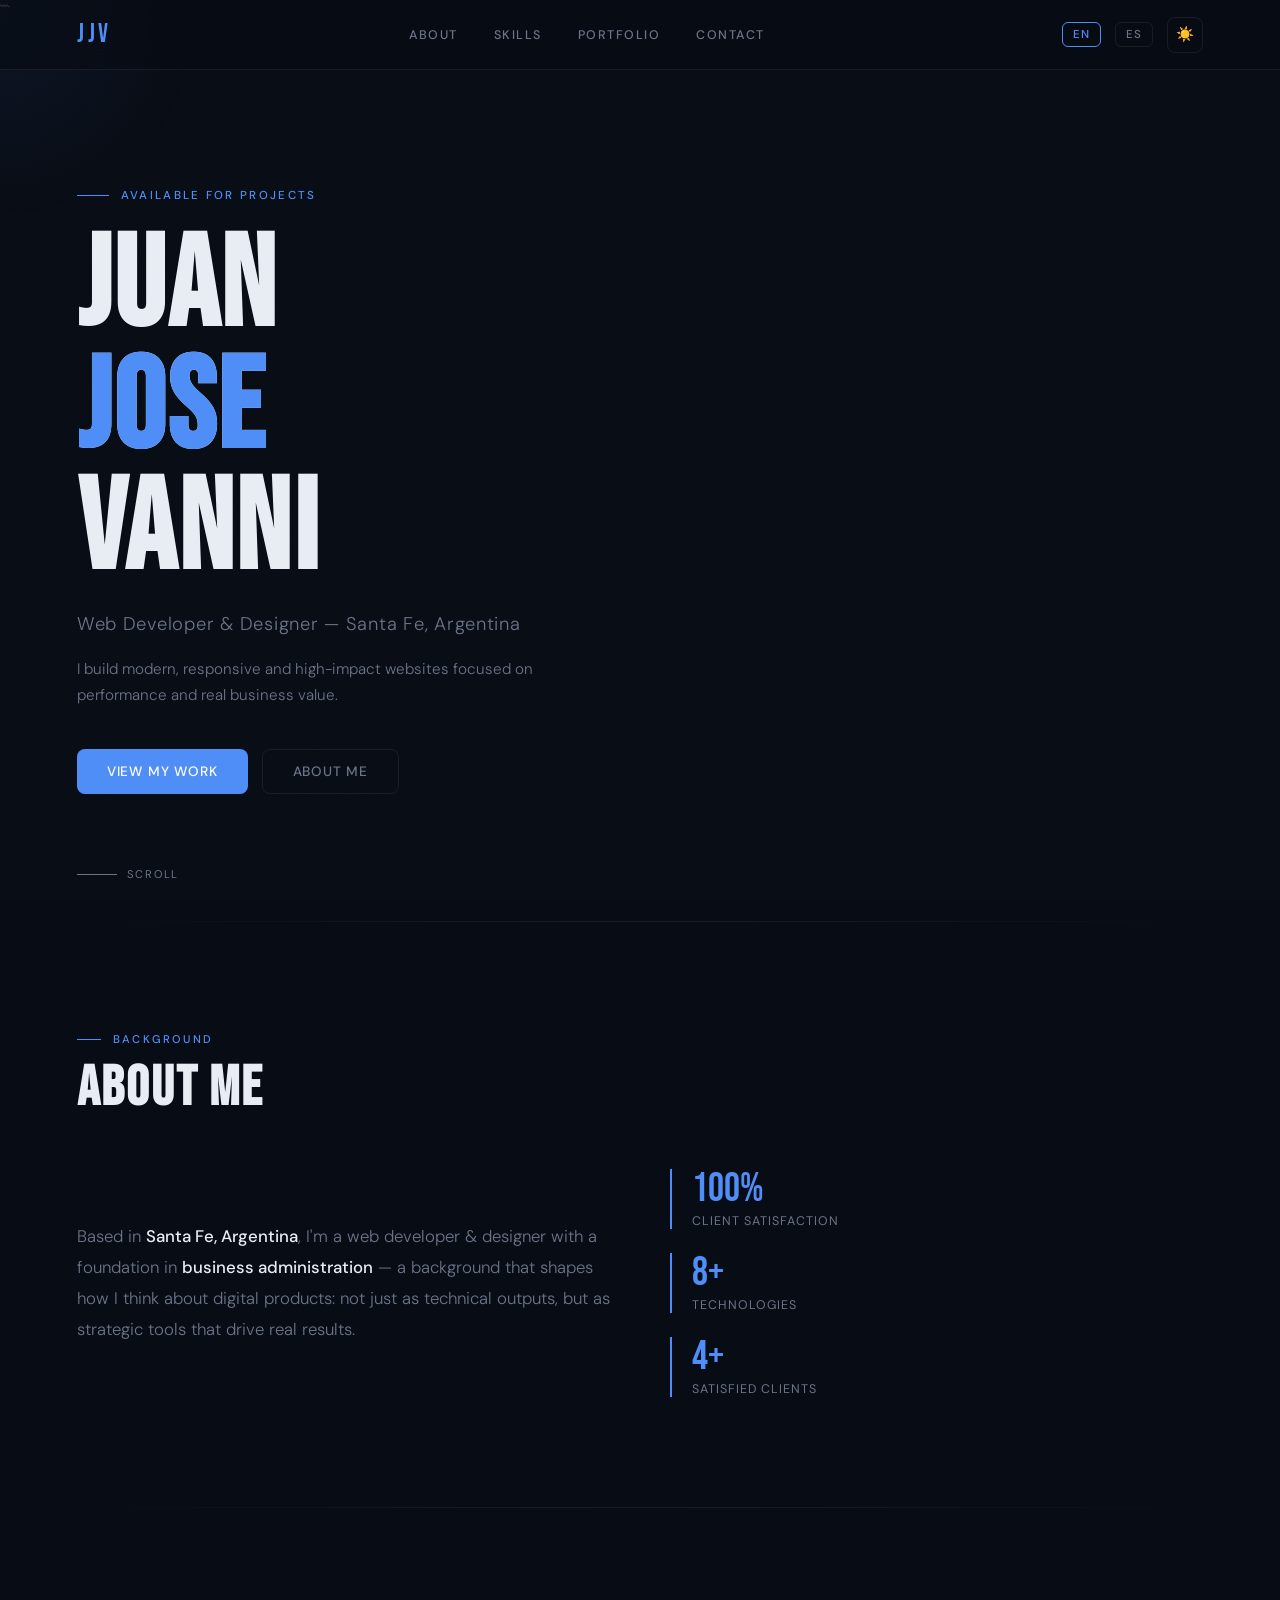
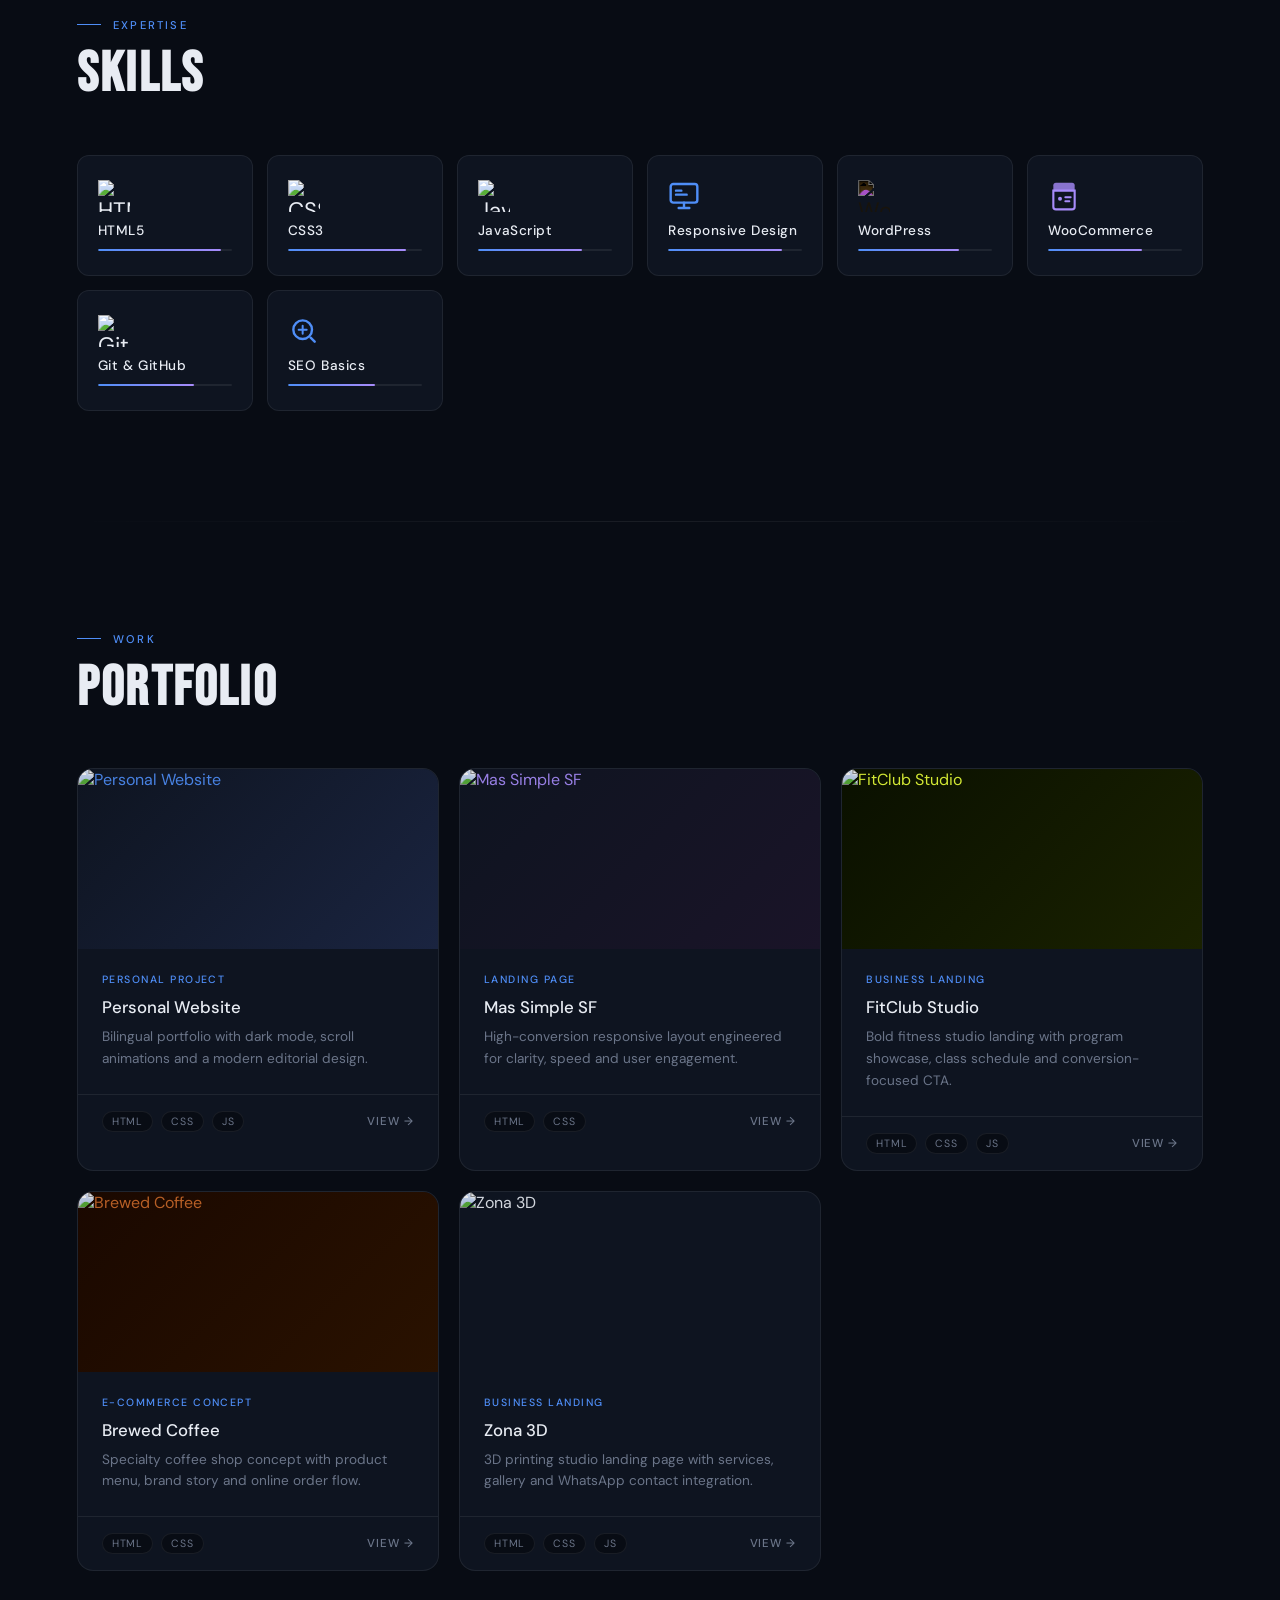
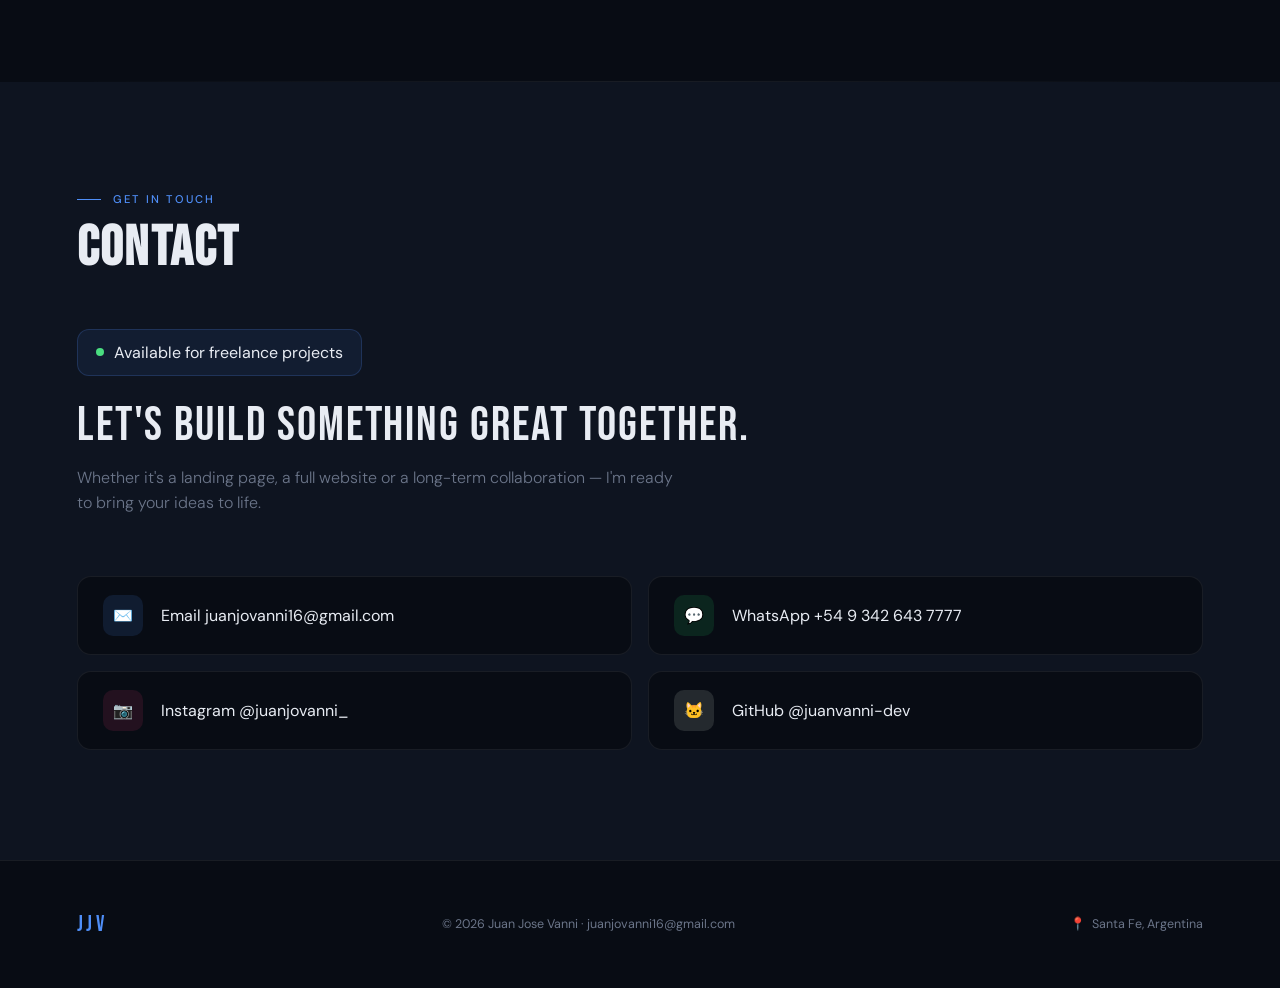
==== commit b0d193f8: "acutalizacion portfolio" ====
--- a/index.html
+++ b/index.html
@@ -9,8 +9,20 @@
     content="Web Developer & Designer specialized in modern, responsive and high-impact websites.">
   <meta name="keywords" content="Web Developer, Designer, HTML, CSS, JavaScript, WordPress, Portfolio, Argentina">
   <meta name="author" content="Juan Jose Vanni">
+
+  <!-- OG Tags -->
+  <meta property="og:title" content="Juan Jose Vanni | Web Developer & Designer">
+  <meta property="og:description"
+    content="Web Developer & Designer specialized in modern, responsive and high-impact websites.">
+  <meta property="og:url" content="https://juanjosevanni.vercel.app/">
+  <meta property="og:type" content="website">
+
+  <!-- Preconnects -->
   <link rel="preconnect" href="https://fonts.googleapis.com">
   <link rel="preconnect" href="https://fonts.gstatic.com" crossorigin>
+  <link rel="preconnect" href="https://api.microlink.io">
+  <link rel="preconnect" href="https://cdn.jsdelivr.net">
+
   <link
     href="https://fonts.googleapis.com/css2?family=Bebas+Neue&family=DM+Sans:ital,wght@0,300;0,400;0,500;1,300&display=swap"
     rel="stylesheet">
@@ -1075,8 +1087,34 @@
           <a href="demo-brewed.html" target="_blank" rel="noopener" class="card-link" data-en="View →"
             data-es="Ver →">View →</a>
         </div>
-      </div>
-
+        
+      </div>
+<!-- 5: Zona 3D -->
+<div class="portfolio-card reveal">
+  <div class="card-thumb card-thumb-5">
+    <img
+      src="https://api.microlink.io/?url=https%3A%2F%2Fzona3d.vercel.app%2F&screenshot=true&meta=false&embed=screenshot.url"
+      alt="Zona 3D" class="card-thumb-img" loading="lazy">
+  </div>
+  <div class="card-body">
+    <div class="card-tag" data-en="Business Landing" data-es="Landing de Negocio">Business Landing</div>
+    <div class="card-title" data-en="Zona 3D" data-es="Zona 3D">Zona 3D</div>
+    <div class="card-desc"
+      data-en="3D printing studio landing page with services, gallery and WhatsApp contact integration."
+      data-es="Landing page para estudio de impresión 3D con servicios, galería e integración de contacto por WhatsApp.">
+      3D printing studio landing page with services, gallery and WhatsApp contact integration.
+    </div>
+  </div>
+  <div class="card-footer">
+    <div class="card-tech">
+      <span class="tech-pill">HTML</span>
+      <span class="tech-pill">CSS</span>
+      <span class="tech-pill">JS</span>
+    </div>
+    <a href="https://zona3d.vercel.app/" target="_blank" rel="noopener" class="card-link"
+      data-en="View →" data-es="Ver →">View →</a>
+  </div>
+</div>
     </div>
   </section>
 
